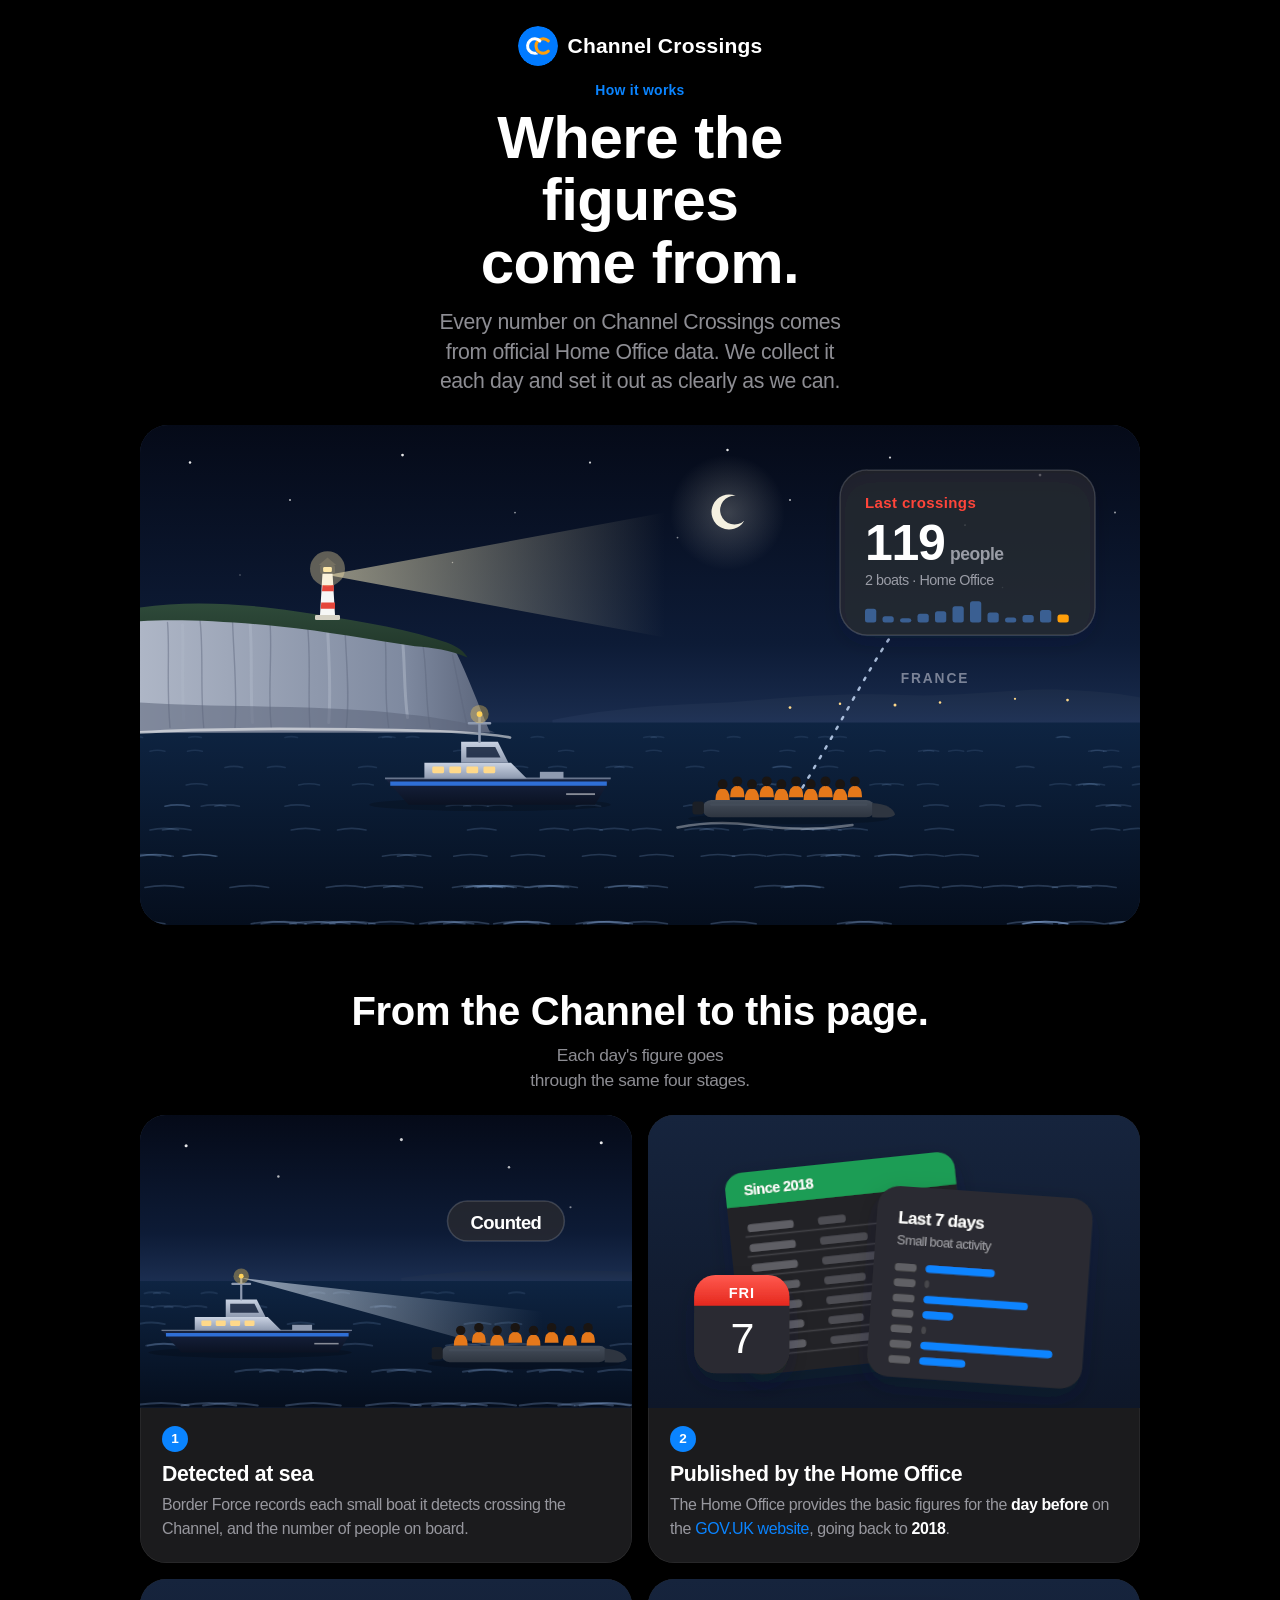
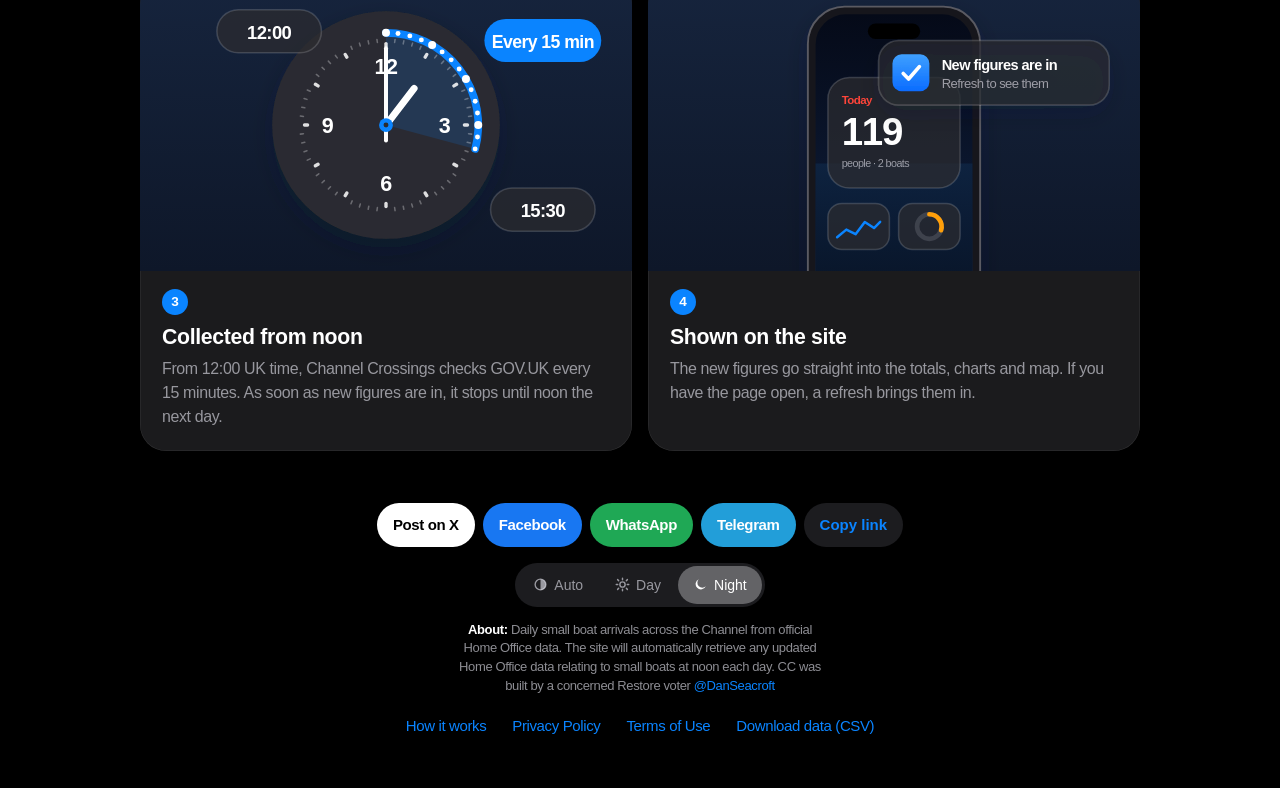
==== how-it-works.html @ 83aee475 "Remove Studio Studio, the paid charts tab, is no longer offered. This removes the tab, its sign-out " ====
<!doctype html>
<html lang="en-GB">
<head>
<meta charset="utf-8">
<meta name="viewport" content="width=device-width,initial-scale=1,viewport-fit=cover">
<meta name="description" content="How Channel Crossings works: where the daily small boat figures come from, how they reach the site, and how to read them.">
<meta name="theme-color" content="#F2F2F7" media="(prefers-color-scheme: light)">
<meta name="theme-color" content="#000000" media="(prefers-color-scheme: dark)">
<script>/* Night is the default; Day or Auto only when chosen */
function ccTheme(t){var r=document.documentElement;if(t==="auto")r.removeAttribute("data-theme");else r.setAttribute("data-theme",t);
  var c=t==="auto"?null:(t==="light"?"#F2F2F7":"#000000");document.querySelectorAll('meta[name="theme-color"]').forEach(function(m){if(!m.dataset.c)m.dataset.c=m.content;m.content=c||m.dataset.c;});}
try{var t=localStorage.getItem("cc-theme");ccTheme(t==="light"||t==="auto"?t:"dark")}catch(e){ccTheme("dark")}</script>
<title>How It Works · Channel Crossings</title>
<link rel="icon" href="favicon.svg" type="image/svg+xml">
<link rel="apple-touch-icon" href="apple-touch-icon.png">
<link rel="canonical" href="https://channelcrossings.world/how-it-works.html">
<style>
/* Inter for text and Inter Tight for headings and big figures (SIL Open Font License, vendor/): a Helvetica Now look on every device,
   with its spurless G and straight-legged R */
@font-face{font-family:Inter;font-style:normal;font-weight:100 900;font-display:swap;src:url(vendor/inter/inter-latin-ext.woff2) format("woff2");
  unicode-range:U+0100-02AF,U+0304,U+0308,U+0329,U+1E00-1E9F,U+1EF2-1EFF,U+2020,U+20A0-20AB,U+20AD-20C0,U+2113,U+2C60-2C7F,U+A720-A7FF}
@font-face{font-family:Inter;font-style:normal;font-weight:100 900;font-display:swap;src:url(vendor/inter/inter-latin.woff2) format("woff2");
  unicode-range:U+0000-00FF,U+0131,U+0152-0153,U+02BB-02BC,U+02C6,U+02DA,U+02DC,U+0304,U+0308,U+0329,U+2000-206F,U+2074,U+20AC,U+2122,U+2191,U+2193,U+2212,U+2215,U+FEFF,U+FFFD}
@font-face{font-family:"Inter Tight";font-style:normal;font-weight:100 900;font-display:swap;src:url(vendor/inter-tight/inter-tight-latin-ext.woff2) format("woff2");
  unicode-range:U+0100-02BA,U+02BD-02C5,U+02C7-02CC,U+02CE-02D7,U+02DD-02FF,U+0304,U+0308,U+0329,U+1D00-1DBF,U+1E00-1E9F,U+1EF2-1EFF,U+2020,U+20A0-20AB,U+20AD-20C4,U+2113,U+2C60-2C7F,U+A720-A7FF}
@font-face{font-family:"Inter Tight";font-style:normal;font-weight:100 900;font-display:swap;src:url(vendor/inter-tight/inter-tight-latin.woff2) format("woff2");
  unicode-range:U+0000-00FF,U+0131,U+0152-0153,U+02BB-02BC,U+02C6,U+02DA,U+02DC,U+0304,U+0308,U+0329,U+2000-206F,U+20AC,U+2122,U+2191,U+2193,U+2212,U+2215,U+FEFF,U+FFFD}
h1,h2{font-family:"Inter Tight",Inter,"Helvetica Neue",Helvetica,Arial,sans-serif!important;letter-spacing:-.008em!important}   /* headings in Inter Tight, the display cut, which is already tightly spaced */

:root{
  --bg:#F2F2F7; --card:#FFFFFF; --label:#000000; --label2:rgba(60,60,67,.74); --label3:rgba(60,60,67,.45);
  --sep:rgba(60,60,67,.22); --fill:rgba(118,118,128,.12); --blue:#007AFF; --red:#FF3B30; --orange:#FF9500; --green:#34C759; --teal:#30B0C7;
  --shadow:0 1px 2px rgba(0,0,0,.04),0 8px 30px rgba(0,0,0,.06);
  --font:Inter,"Helvetica Neue",Helvetica,Arial,sans-serif;
  --a-sky1:#7FB8EC; --a-sky2:#BFDDF5; --a-sky3:#F4E6CF; --a-sun:#FFE3A1; --a-day:1; --a-night:0;
  --a-sea1:#3D86C6; --a-sea2:#1E5C97; --a-wave:rgba(255,255,255,.55); --a-glint:#FFFFFF;
  --a-chalk1:#FBF8F1; --a-chalk2:#E3DCCB; --a-chalk3:#C9BFA9; --a-grass1:#7DB35A; --a-grass2:#5C9442;
  --a-far:#9DB6CB; --a-far2:#B6C9D9; --a-hull:#1F2C44; --a-hull2:#2D3E5E; --a-cabin:#FFFFFF; --a-cabin2:#DCE3EC; --a-stripe:#2F6FD6;
  --a-tube:#5B6470; --a-tube2:#79828E; --a-vest:#FF8A1F; --a-head:#3B3029;
  --a-glass:rgba(255,255,255,.78); --a-glass-b:rgba(255,255,255,.95); --a-ink:#0B0B0F; --a-ink2:rgba(60,60,67,.72);
  --a-paper:#FFFFFF; --a-paper2:#F2F4F8; --a-line:rgba(60,60,67,.16); --a-bar:#0A84FF; --a-bar2:#9FC9FF; --a-shadow:rgba(20,40,80,.18);
  --a-tile1:#EAF3FF; --a-tile2:#D6E7FD; --a-beam:0;
}
@media (prefers-color-scheme: dark){
  :root:not([data-theme="light"]){
    color-scheme:dark;
    --bg:#000000; --card:#1C1C1E; --label:#FFFFFF; --label2:rgba(235,235,245,.6); --label3:rgba(235,235,245,.32);
    --sep:rgba(84,84,88,.6); --fill:rgba(118,118,128,.24); --blue:#0A84FF; --red:#FF453A; --orange:#FF9F0A; --green:#30D158; --teal:#40C8E0;
    --shadow:inset 0 0 0 .5px rgba(255,255,255,.1);
    --a-sky1:#050A18; --a-sky2:#0D1B36; --a-sky3:#1C2F52; --a-sun:#F4F0E0; --a-day:0; --a-night:1;
  --a-sea1:#0E2442; --a-sea2:#050E1D; --a-wave:rgba(160,200,255,.28); --a-glint:#CFE3FF;
  --a-chalk1:#AEB6C6; --a-chalk2:#7F8AA0; --a-chalk3:#5B657B; --a-grass1:#2E4A3A; --a-grass2:#203528;
  --a-far:#1B2B47; --a-far2:#22355A; --a-hull:#0B1222; --a-hull2:#172340; --a-cabin:#C9D2E2; --a-cabin2:#8E9AB0; --a-stripe:#2F6FD6;
  --a-tube:#2E3540; --a-tube2:#454E5B; --a-vest:#E5781A; --a-head:#1A1512;
  --a-glass:rgba(44,44,48,.72); --a-glass-b:rgba(255,255,255,.16); --a-ink:#FFFFFF; --a-ink2:rgba(235,235,245,.6);
  --a-paper:#2C2C30; --a-paper2:#232327; --a-line:rgba(235,235,245,.14); --a-bar:#0A84FF; --a-bar2:#3A5F92; --a-shadow:rgba(0,0,0,.5);
  --a-tile1:#16243D; --a-tile2:#0E1729; --a-beam:1;
  }
}
:root[data-theme="dark"]{
  color-scheme:dark;
  --bg:#000000; --card:#1C1C1E; --label:#FFFFFF; --label2:rgba(235,235,245,.6); --label3:rgba(235,235,245,.32);
  --sep:rgba(84,84,88,.6); --fill:rgba(118,118,128,.24); --blue:#0A84FF; --red:#FF453A; --orange:#FF9F0A; --green:#30D158; --teal:#40C8E0;
  --shadow:inset 0 0 0 .5px rgba(255,255,255,.1);
  --a-sky1:#050A18; --a-sky2:#0D1B36; --a-sky3:#1C2F52; --a-sun:#F4F0E0; --a-day:0; --a-night:1;
  --a-sea1:#0E2442; --a-sea2:#050E1D; --a-wave:rgba(160,200,255,.28); --a-glint:#CFE3FF;
  --a-chalk1:#AEB6C6; --a-chalk2:#7F8AA0; --a-chalk3:#5B657B; --a-grass1:#2E4A3A; --a-grass2:#203528;
  --a-far:#1B2B47; --a-far2:#22355A; --a-hull:#0B1222; --a-hull2:#172340; --a-cabin:#C9D2E2; --a-cabin2:#8E9AB0; --a-stripe:#2F6FD6;
  --a-tube:#2E3540; --a-tube2:#454E5B; --a-vest:#E5781A; --a-head:#1A1512;
  --a-glass:rgba(44,44,48,.72); --a-glass-b:rgba(255,255,255,.16); --a-ink:#FFFFFF; --a-ink2:rgba(235,235,245,.6);
  --a-paper:#2C2C30; --a-paper2:#232327; --a-line:rgba(235,235,245,.14); --a-bar:#0A84FF; --a-bar2:#3A5F92; --a-shadow:rgba(0,0,0,.5);
  --a-tile1:#16243D; --a-tile2:#0E1729; --a-beam:1;
}
*{box-sizing:border-box}
html{-webkit-text-size-adjust:100%;text-size-adjust:100%;font-size:17px}
@supports (font: -apple-system-body) and (-webkit-touch-callout: none){html{font:-apple-system-body}}
body{
  margin:0; background:var(--bg); color:var(--label);
  font:1rem/1.45 var(--font); letter-spacing:-.022em; -webkit-font-smoothing:antialiased;
  padding-block:max(24px, env(safe-area-inset-top, 0px)) max(40px, env(safe-area-inset-bottom, 0px));
  padding-inline:max(16px, env(safe-area-inset-left, 0px)) max(16px, env(safe-area-inset-right, 0px));
}
a{color:var(--blue); text-decoration:none}
strong{font-weight:600}
svg{display:block}
.wrap{max-width:1000px; margin:0 auto}

/* hero: the title over a wide picture of the Strait */
.hero{text-align:center; margin:4px 0 0}
.eyebrow{font:600 .82rem/1.2 var(--font); letter-spacing:.02em; color:var(--blue); margin:0 0 8px}
h1{font:700 clamp(34px,6.4vw,60px)/1.04 var(--font); letter-spacing:-.025em; margin:0 auto; max-width:14ch; text-wrap:balance}
.lead{font-size:clamp(1.02rem,1.9vw,1.25rem); line-height:1.4; color:var(--label2); margin:14px auto 0; max-width:34ch; text-wrap:balance}
.scene{margin:28px 0 0; border-radius:28px; overflow:hidden; box-shadow:var(--shadow); background:var(--a-sky2); aspect-ratio:800/400}
.scene svg{width:100%; height:100%}

/* section headings */
.sec{margin:64px 0 0}
.sec-h{text-align:center; margin:0 0 22px}
.sec-h h2{font:700 clamp(26px,4.2vw,40px)/1.1 var(--font); letter-spacing:-.02em; margin:0; text-wrap:balance}
.sec-h p{color:var(--label2); margin:10px auto 0; max-width:40ch; font-size:1.02rem; text-wrap:balance}

/* the four steps */
.steps{list-style:none; margin:0; padding:0; display:grid; grid-template-columns:repeat(2,minmax(0,1fr)); gap:16px}
.step{background:var(--card); border-radius:26px; overflow:hidden; box-shadow:var(--shadow); display:flex; flex-direction:column}
.step .art{aspect-ratio:320/190; background:linear-gradient(180deg,var(--a-tile1),var(--a-tile2))}
.step .art svg{width:100%; height:100%}
.step .txt{padding:18px 22px 22px}
.step .n{display:inline-grid; place-items:center; width:26px; height:26px; border-radius:50%; background:var(--blue); color:#fff; font:700 .8rem/1 var(--font); letter-spacing:0; margin:0 0 10px}
.step h3{font:700 1.25rem/1.2 var(--font); letter-spacing:-.015em; margin:0 0 6px}
.step p{margin:0; color:var(--label2); font-size:.94rem; line-height:1.5}
.step p strong{color:var(--label)}

/* gentle motion: the sea, the beam and the clock hand; still for anyone who asks for less motion */
@keyframes bob{50%{transform:translateY(2.5px)}}
@keyframes drift{to{transform:translateX(-40px)}}
@keyframes sweep{0%,100%{transform:rotate(-14deg)}50%{transform:rotate(14deg)}}
@keyframes turn{to{transform:rotate(360deg)}}
.bob{animation:bob 4s ease-in-out infinite; transform-box:fill-box}
.bob2{animation:bob 5s ease-in-out -1.6s infinite; transform-box:fill-box}
.drift{animation:drift 9s linear infinite}
.beam{transform-box:view-box; transform-origin:150px 120px; animation:sweep 7s ease-in-out infinite}
.hand{transform-box:view-box; transform-origin:160px 95px; animation:turn 10s linear infinite}
@media (prefers-reduced-motion:reduce){.bob,.bob2,.drift,.beam,.hand{animation:none}}

@media (max-width:719px){
  .scene{border-radius:22px; margin-top:22px; margin-inline:-4px}
  .sec{margin-top:48px}
  .steps{grid-template-columns:1fr; gap:12px}
  .step{border-radius:22px}
}

/* Night: frosted boxes, the same as the homepage */
:root[data-theme="dark"] .step{background:rgba(44,44,48,.62);-webkit-backdrop-filter:blur(20px) saturate(160%);backdrop-filter:blur(20px) saturate(160%)}
@media (prefers-color-scheme:dark){:root:not([data-theme="light"]) .step{background:rgba(44,44,48,.62);-webkit-backdrop-filter:blur(20px) saturate(160%);backdrop-filter:blur(20px) saturate(160%)}}
/* shared header and footer, same as the homepage */
.cc-brand{display:flex; align-items:center; justify-content:center; gap:10px; align-self:center; justify-self:center; width:max-content; margin:0 auto 14px; min-height:44px; text-decoration:none; color:var(--label)}
.cc-brand svg{width:40px; height:40px; flex:none; border-radius:50%; box-shadow:0 2px 10px rgba(0,0,0,.18); transition:transform .2s ease}
.cc-brand span{font:700 21px/1.1 var(--font); letter-spacing:.01em}
.cc-brand:focus-visible{outline:2px solid var(--blue); outline-offset:3px; border-radius:22px}
@media (hover:hover){.cc-brand:hover svg{transform:scale(1.06)}}
footer.cc-foot{width:100%; max-width:1180px; margin:32px auto 0; padding:20px 20px 0; color:var(--label2); font-size:13px; line-height:1.45; text-align:center; display:grid; gap:8px; justify-items:center}
footer.cc-foot p{margin:0; max-width:52ch; font-size:13px; line-height:1.45}
footer.cc-foot p a,.ft-nav a{color:var(--blue); text-decoration:none}
footer.cc-foot strong{color:var(--label); font-weight:600}
.ft-nav{display:flex; flex-wrap:wrap; justify-content:center; align-items:center; gap:0 18px; font-size:15px}
.ft-nav a{display:inline-flex; align-items:center; min-height:44px; padding-inline:4px}
@media (hover:hover){footer.cc-foot p a:hover,.ft-nav a:hover{text-decoration:underline}}
/* share buttons (the same as the homepage's), sharing the homepage */
.ft-share{display:flex;flex-wrap:wrap;justify-content:center;gap:8px;margin-bottom:6px}
.sh{appearance:none;border:0;display:inline-flex;align-items:center;justify-content:center;min-height:44px;padding:0 16px;border-radius:999px;font:600 15px/1 var(--font);text-decoration:none;cursor:pointer;color:#fff;touch-action:manipulation}
.sh-x{background:#000}
.sh-fb{background:#1877F2}.sh-wa{background:#1FA855}.sh-tg{background:#229ED9}
.sh-copy,.sh-more{background:var(--fill);color:var(--blue)}
.sh[hidden]{display:none}
.sh:focus-visible{outline:2px solid var(--blue);outline-offset:2px}
@media (hover:hover){.sh:hover{filter:brightness(1.1)}}
:root[data-theme="dark"] .sh-x{background:#fff;color:#000}
@media (prefers-color-scheme:dark){:root:not([data-theme="light"]) .sh-x{background:#fff;color:#000}}
/* appearance switch: Auto, Day or Night (the same on every page) */
.ft-theme{display:inline-flex;gap:2px;padding:3px;margin:2px 0 6px;border-radius:999px;background:var(--fill,rgba(118,118,128,.12))}
.ft-theme button{appearance:none;border:0;background:none;color:var(--label2);display:inline-flex;align-items:center;gap:6px;min-height:38px;padding:0 15px;border-radius:999px;font:500 14px/1 var(--font);letter-spacing:0;cursor:pointer;touch-action:manipulation;transition:background-color .2s ease,color .2s ease}
.ft-theme svg{width:15px;height:15px;flex:none}
.ft-theme button[aria-pressed="true"]{background:#fff;color:#000;box-shadow:0 1px 3px rgba(0,0,0,.12),0 0 0 .5px rgba(0,0,0,.04)}
:root[data-theme="dark"] .ft-theme button[aria-pressed="true"]{background:#636366;color:#fff;box-shadow:none}
@media (prefers-color-scheme:dark){:root:not([data-theme="light"]) .ft-theme button[aria-pressed="true"]{background:#636366;color:#fff;box-shadow:none}}
@media (hover:hover){.ft-theme button[aria-pressed="false"]:hover{color:var(--label)}}
button,input,select,textarea{font:inherit}
</style>
</head>
<body>
<main class="wrap">
  <a class="cc-brand" href="./" aria-label="Channel Crossings home"><svg viewBox="0 0 400 400" aria-hidden="true"><circle cx="200" cy="200" r="200" fill="#007AFF"></circle><path d="M302.9 149.1 A72 72 0 1 0 302.9 250.9" fill="none" stroke="#FF9F0A" stroke-width="30" stroke-linecap="round"></path><path d="M218.9 149.1 A72 72 0 1 0 209.3 259.0" fill="none" stroke="#FFFFFF" stroke-width="30" stroke-linecap="round"></path><path d="M239.5 270.9 A72 72 0 0 1 184.3 224.6" fill="none" stroke="#007AFF" stroke-width="44" stroke-linecap="butt"></path><path d="M243.2 271.5 A72 72 0 0 1 183.1 221.1" fill="none" stroke="#FF9F0A" stroke-width="30" stroke-linecap="butt"></path></svg><span>Channel Crossings</span></a>
  <header class="hero">
    <p class="eyebrow">How it works</p>
    <h1>Where the figures come from.</h1>
    <p class="lead">Every number on Channel Crossings comes from official Home Office data. We collect it each day and set it out as clearly as we can.</p>
    <div class="scene"><svg viewBox="0 0 800 400" preserveAspectRatio="xMidYMid slice" role="img" aria-label="The Strait of Dover: the white cliffs and a lighthouse on the left, France on the horizon, a patrol cutter and a small boat crossing, and the day's figure rising from the boat to a phone-style card"><defs>
<linearGradient id="gSky" x1="0" y1="0" x2="0" y2="1"><stop offset="0" stop-color="var(--a-sky1)"/><stop offset=".7" stop-color="var(--a-sky2)"/><stop offset="1" stop-color="var(--a-sky3)"/></linearGradient>
<linearGradient id="gSea" x1="0" y1="0" x2="0" y2="1"><stop offset="0" stop-color="var(--a-sea1)"/><stop offset="1" stop-color="var(--a-sea2)"/></linearGradient>
<radialGradient id="gSun" cx=".5" cy=".5" r=".5"><stop offset="0" stop-color="var(--a-sun)" stop-opacity=".95"/><stop offset=".22" stop-color="var(--a-sun)" stop-opacity=".5"/><stop offset="1" stop-color="var(--a-sun)" stop-opacity="0"/></radialGradient>
<linearGradient id="gGrass" x1="0" y1="0" x2="0" y2="1"><stop offset="0" stop-color="var(--a-grass1)"/><stop offset="1" stop-color="var(--a-grass2)"/></linearGradient>
<linearGradient id="gFar" x1="0" y1="0" x2="0" y2="1"><stop offset="0" stop-color="var(--a-far)"/><stop offset="1" stop-color="var(--a-far2)"/></linearGradient>
<linearGradient id="gHull" x1="0" y1="0" x2="0" y2="1"><stop offset="0" stop-color="var(--a-hull2)"/><stop offset="1" stop-color="var(--a-hull)"/></linearGradient>
<linearGradient id="gCabin" x1="0" y1="0" x2="0" y2="1"><stop offset="0" stop-color="var(--a-cabin)"/><stop offset="1" stop-color="var(--a-cabin2)"/></linearGradient>
<linearGradient id="gTube" x1="0" y1="0" x2="0" y2="1"><stop offset="0" stop-color="var(--a-tube2)"/><stop offset="1" stop-color="var(--a-tube)"/></linearGradient>
<linearGradient id="gBeam" x1="0" y1="0" x2="1" y2="0"><stop offset="0" stop-color="#FFF3C4" stop-opacity=".55"/><stop offset="1" stop-color="#FFF3C4" stop-opacity="0"/></linearGradient>
<linearGradient id="gBlue" x1="0" y1="0" x2="0" y2="1"><stop offset="0" stop-color="#3FA0FF"/><stop offset="1" stop-color="#0A6CFF"/></linearGradient>
<linearGradient id="gRed" x1="0" y1="0" x2="0" y2="1"><stop offset="0" stop-color="#FF5A4F"/><stop offset="1" stop-color="#E5281E"/></linearGradient>
<radialGradient id="gMoon" cx=".5" cy=".5" r=".5"><stop offset="0" stop-color="#F4F0E0" stop-opacity=".22"/><stop offset="1" stop-color="#F4F0E0" stop-opacity="0"/></radialGradient>
<linearGradient id="gFace" x1="0" y1="0" x2="1" y2="0"><stop offset="0" stop-color="var(--a-chalk1)"/><stop offset=".75" stop-color="var(--a-chalk2)"/><stop offset="1" stop-color="var(--a-chalk3)"/></linearGradient>
<radialGradient id="gGlint" cx=".5" cy=".5" r=".5"><stop offset="0" stop-color="var(--a-sun)" stop-opacity=".55"/><stop offset="1" stop-color="var(--a-sun)" stop-opacity="0"/></radialGradient>
<filter id="fSoft" x="-20%" y="-20%" width="140%" height="160%"><feDropShadow dx="0" dy="6" stdDeviation="8" flood-color="#0A1A33" flood-opacity=".22"/></filter>
</defs><rect width="800" height="250" fill="url(#gSky)"/><circle cx="560" cy="200" r="150" fill="url(#gSun)" style="opacity:var(--a-day)"/><g style="opacity:var(--a-night)" fill="#fff"><circle cx="40" cy="30" r="1" opacity="0.9"/><circle cx="120" cy="60" r="0.8" opacity="0.7"/><circle cx="210" cy="24" r="1.1" opacity="0.9"/><circle cx="300" cy="70" r="0.7" opacity="0.6"/><circle cx="360" cy="30" r="0.9" opacity="0.8"/><circle cx="430" cy="90" r="0.7" opacity="0.5"/><circle cx="470" cy="20" r="1" opacity="0.9"/><circle cx="520" cy="60" r="0.8" opacity="0.7"/><circle cx="600" cy="26" r="0.9" opacity="0.8"/><circle cx="660" cy="80" r="0.7" opacity="0.6"/><circle cx="720" cy="40" r="1.1" opacity="0.9"/><circle cx="780" cy="70" r="0.8" opacity="0.6"/><circle cx="250" cy="110" r="0.6" opacity="0.5"/><circle cx="80" cy="120" r="0.6" opacity="0.4"/><circle cx="690" cy="130" r="0.6" opacity="0.4"/></g><g style="opacity:var(--a-night)"><circle cx="470" cy="70" r="46" fill="url(#gMoon)"/><path d="M476.5 56.6A14 14 0 1 0 483.4 76.5A11.5 11.5 0 1 1 476.5 56.6Z" fill="#F4F0E0"/></g><path d="M330 236C380 226 420 224 470 222C520 218 560 214 610 216C660 218 700 210 740 212C770 213 790 216 800 218V244H330Z" fill="url(#gFar)"/><g style="opacity:var(--a-night)" fill="#FFD98A"><circle cx="520" cy="226" r="1.1"/><circle cx="560" cy="223" r="1"/><circle cx="604" cy="224" r="1.2"/><circle cx="640" cy="222" r="1"/><circle cx="700" cy="219" r=".9"/><circle cx="742" cy="220" r="1.1"/></g><text x="636" y="206" font-family="var(--font)" font-size="11" font-weight="600" letter-spacing="1.5" fill="var(--a-ink2)" opacity=".8" text-anchor="middle">FRANCE</text><rect y="238" width="800" height="162" fill="url(#gSea)"/><ellipse cx="560" cy="262" rx="150" ry="26" fill="url(#gGlint)" style="opacity:var(--a-day)"/><g style="opacity:var(--a-day)" stroke="#FFF6D8" stroke-width="1.6" stroke-linecap="round" opacity=".5"><path d="M520 250h18M556 254h26M600 249h14M530 262h12M574 266h22M500 258h10M612 260h12"/></g><g class="drift"><g fill="none" stroke="var(--a-wave)" stroke-width="1.3" stroke-linecap="round"><path d="M194 250q5.0 -1.5 10.0 0" opacity="0.35"/><path d="M470 250q5.0 -1.5 10.0 0" opacity="0.35"/><path d="M313 250q5.0 -1.5 10.0 0" opacity="0.35"/><path d="M524 250q5.0 -1.5 10.0 0" opacity="0.35"/><path d="M543 250q5.0 -1.5 10.0 0" opacity="0.35"/><path d="M39 250q5.0 -1.5 10.0 0" opacity="0.35"/><path d="M-8 250q5.0 -1.5 10.0 0" opacity="0.35"/><path d="M734 250q5.0 -1.5 10.0 0" opacity="0.35"/><path d="M213 250q5.0 -1.5 10.0 0" opacity="0.35"/><path d="M191 250q5.0 -1.5 10.0 0" opacity="0.35"/><path d="M876 250q5.0 -1.5 10.0 0" opacity="0.35"/><path d="M403 250q5.0 -1.5 10.0 0" opacity="0.35"/><path d="M733 250q5.0 -1.5 10.0 0" opacity="0.35"/><path d="M409 250q5.0 -1.5 10.0 0" opacity="0.35"/><path d="M555 250q5.0 -1.5 10.0 0" opacity="0.35"/><path d="M116 250q5.0 -1.5 10.0 0" opacity="0.35"/><path d="M551 261q6.0 -1.6 11.9 0" opacity="0.39"/><path d="M761 261q6.0 -1.6 11.9 0" opacity="0.39"/><path d="M451 261q6.0 -1.6 11.9 0" opacity="0.39"/><path d="M647 261q6.0 -1.6 11.9 0" opacity="0.39"/><path d="M584 261q6.0 -1.6 11.9 0" opacity="0.39"/><path d="M38 261q6.0 -1.6 11.9 0" opacity="0.39"/><path d="M662 261q6.0 -1.6 11.9 0" opacity="0.39"/><path d="M512 261q6.0 -1.6 11.9 0" opacity="0.39"/><path d="M251 261q6.0 -1.6 11.9 0" opacity="0.39"/><path d="M8 261q6.0 -1.6 11.9 0" opacity="0.39"/><path d="M759 261q6.0 -1.6 11.9 0" opacity="0.39"/><path d="M405 261q6.0 -1.6 11.9 0" opacity="0.39"/><path d="M627 261q6.0 -1.6 11.9 0" opacity="0.39"/><path d="M771 261q6.0 -1.6 11.9 0" opacity="0.39"/><path d="M623 261q6.0 -1.6 11.9 0" opacity="0.39"/><path d="M809 261q6.0 -1.6 11.9 0" opacity="0.39"/><path d="M335 261q6.0 -1.6 11.9 0" opacity="0.39"/><path d="M701 274q7.0 -1.8 14.1 0" opacity="0.43"/><path d="M380 274q7.0 -1.8 14.1 0" opacity="0.43"/><path d="M822 274q7.0 -1.8 14.1 0" opacity="0.43"/><path d="M771 274q7.0 -1.8 14.1 0" opacity="0.43"/><path d="M68 274q7.0 -1.8 14.1 0" opacity="0.43"/><path d="M102 274q7.0 -1.8 14.1 0" opacity="0.43"/><path d="M175 274q7.0 -1.8 14.1 0" opacity="0.43"/><path d="M849 274q7.0 -1.8 14.1 0" opacity="0.43"/><path d="M373 274q7.0 -1.8 14.1 0" opacity="0.43"/><path d="M544 274q7.0 -1.8 14.1 0" opacity="0.43"/><path d="M251 274q7.0 -1.8 14.1 0" opacity="0.43"/><path d="M437 274q7.0 -1.8 14.1 0" opacity="0.43"/><path d="M327 274q7.0 -1.8 14.1 0" opacity="0.43"/><path d="M296 274q7.0 -1.8 14.1 0" opacity="0.43"/><path d="M507 274q7.0 -1.8 14.1 0" opacity="0.43"/><path d="M506 274q7.0 -1.8 14.1 0" opacity="0.43"/><path d="M794 274q7.0 -1.8 14.1 0" opacity="0.43"/><path d="M594 288q8.3 -2.0 16.6 0" opacity="0.48"/><path d="M816 288q8.3 -2.0 16.6 0" opacity="0.48"/><path d="M751 288q8.3 -2.0 16.6 0" opacity="0.48"/><path d="M872 288q8.3 -2.0 16.6 0" opacity="0.48"/><path d="M584 288q8.3 -2.0 16.6 0" opacity="0.48"/><path d="M127 288q8.3 -2.0 16.6 0" opacity="0.48"/><path d="M755 288q8.3 -2.0 16.6 0" opacity="0.48"/><path d="M848 288q8.3 -2.0 16.6 0" opacity="0.48"/><path d="M794 288q8.3 -2.0 16.6 0" opacity="0.48"/><path d="M492 288q8.3 -2.0 16.6 0" opacity="0.48"/><path d="M622 288q8.3 -2.0 16.6 0" opacity="0.48"/><path d="M170 288q8.3 -2.0 16.6 0" opacity="0.48"/><path d="M728 288q8.3 -2.0 16.6 0" opacity="0.48"/><path d="M496 288q8.3 -2.0 16.6 0" opacity="0.48"/><path d="M236 288q8.3 -2.0 16.6 0" opacity="0.48"/><path d="M37 288q8.3 -2.0 16.6 0" opacity="0.48"/><path d="M749 288q8.3 -2.0 16.6 0" opacity="0.48"/><path d="M871 288q8.3 -2.0 16.6 0" opacity="0.48"/><path d="M60 305q9.7 -2.2 19.5 0" opacity="0.53"/><path d="M701 305q9.7 -2.2 19.5 0" opacity="0.53"/><path d="M349 305q9.7 -2.2 19.5 0" opacity="0.53"/><path d="M116 305q9.7 -2.2 19.5 0" opacity="0.53"/><path d="M245 305q9.7 -2.2 19.5 0" opacity="0.53"/><path d="M672 305q9.7 -2.2 19.5 0" opacity="0.53"/><path d="M765 305q9.7 -2.2 19.5 0" opacity="0.53"/><path d="M20 305q9.7 -2.2 19.5 0" opacity="0.53"/><path d="M533 305q9.7 -2.2 19.5 0" opacity="0.53"/><path d="M20 305q9.7 -2.2 19.5 0" opacity="0.53"/><path d="M627 305q9.7 -2.2 19.5 0" opacity="0.53"/><path d="M278 305q9.7 -2.2 19.5 0" opacity="0.53"/><path d="M773 305q9.7 -2.2 19.5 0" opacity="0.53"/><path d="M863 305q9.7 -2.2 19.5 0" opacity="0.53"/><path d="M435 305q9.7 -2.2 19.5 0" opacity="0.53"/><path d="M879 305q9.7 -2.2 19.5 0" opacity="0.53"/><path d="M259 305q9.7 -2.2 19.5 0" opacity="0.53"/><path d="M49 305q9.7 -2.2 19.5 0" opacity="0.53"/><path d="M520 305q9.7 -2.2 19.5 0" opacity="0.53"/><path d="M8 324q11.4 -2.5 22.8 0" opacity="0.60"/><path d="M158 324q11.4 -2.5 22.8 0" opacity="0.60"/><path d="M347 324q11.4 -2.5 22.8 0" opacity="0.60"/><path d="M529 324q11.4 -2.5 22.8 0" opacity="0.60"/><path d="M121 324q11.4 -2.5 22.8 0" opacity="0.60"/><path d="M18 324q11.4 -2.5 22.8 0" opacity="0.60"/><path d="M761 324q11.4 -2.5 22.8 0" opacity="0.60"/><path d="M262 324q11.4 -2.5 22.8 0" opacity="0.60"/><path d="M843 324q11.4 -2.5 22.8 0" opacity="0.60"/><path d="M787 324q11.4 -2.5 22.8 0" opacity="0.60"/><path d="M320 324q11.4 -2.5 22.8 0" opacity="0.60"/><path d="M394 324q11.4 -2.5 22.8 0" opacity="0.60"/><path d="M448 324q11.4 -2.5 22.8 0" opacity="0.60"/><path d="M559 324q11.4 -2.5 22.8 0" opacity="0.60"/><path d="M516 324q11.4 -2.5 22.8 0" opacity="0.60"/><path d="M483 324q11.4 -2.5 22.8 0" opacity="0.60"/><path d="M538 324q11.4 -2.5 22.8 0" opacity="0.60"/><path d="M827 324q11.4 -2.5 22.8 0" opacity="0.60"/><path d="M436 324q11.4 -2.5 22.8 0" opacity="0.60"/><path d="M368 324q11.4 -2.5 22.8 0" opacity="0.60"/><path d="M628 324q11.4 -2.5 22.8 0" opacity="0.60"/><path d="M194 345q13.3 -2.8 26.6 0" opacity="0.67"/><path d="M251 345q13.3 -2.8 26.6 0" opacity="0.67"/><path d="M860 345q13.3 -2.8 26.6 0" opacity="0.67"/><path d="M449 345q13.3 -2.8 26.6 0" opacity="0.67"/><path d="M474 345q13.3 -2.8 26.6 0" opacity="0.67"/><path d="M-10 345q13.3 -2.8 26.6 0" opacity="0.67"/><path d="M354 345q13.3 -2.8 26.6 0" opacity="0.67"/><path d="M502 345q13.3 -2.8 26.6 0" opacity="0.67"/><path d="M-2 345q13.3 -2.8 26.6 0" opacity="0.67"/><path d="M534 345q13.3 -2.8 26.6 0" opacity="0.67"/><path d="M549 345q13.3 -2.8 26.6 0" opacity="0.67"/><path d="M34 345q13.3 -2.8 26.6 0" opacity="0.67"/><path d="M545 345q13.3 -2.8 26.6 0" opacity="0.67"/><path d="M400 345q13.3 -2.8 26.6 0" opacity="0.67"/><path d="M591 345q13.3 -2.8 26.6 0" opacity="0.67"/><path d="M297 345q13.3 -2.8 26.6 0" opacity="0.67"/><path d="M616 345q13.3 -2.8 26.6 0" opacity="0.67"/><path d="M644 345q13.3 -2.8 26.6 0" opacity="0.67"/><path d="M-0 345q13.3 -2.8 26.6 0" opacity="0.67"/><path d="M35 345q13.3 -2.8 26.6 0" opacity="0.67"/><path d="M588 345q13.3 -2.8 26.6 0" opacity="0.67"/><path d="M847 345q13.3 -2.8 26.6 0" opacity="0.67"/><path d="M206 345q13.3 -2.8 26.6 0" opacity="0.67"/><path d="M391 370q15.4 -3.1 30.9 0" opacity="0.75"/><path d="M513 370q15.4 -3.1 30.9 0" opacity="0.75"/><path d="M268 370q15.4 -3.1 30.9 0" opacity="0.75"/><path d="M308 370q15.4 -3.1 30.9 0" opacity="0.75"/><path d="M261 370q15.4 -3.1 30.9 0" opacity="0.75"/><path d="M312 370q15.4 -3.1 30.9 0" opacity="0.75"/><path d="M516 370q15.4 -3.1 30.9 0" opacity="0.75"/><path d="M250 370q15.4 -3.1 30.9 0" opacity="0.75"/><path d="M319 370q15.4 -3.1 30.9 0" opacity="0.75"/><path d="M675 370q15.4 -3.1 30.9 0" opacity="0.75"/><path d="M4 370q15.4 -3.1 30.9 0" opacity="0.75"/><path d="M492 370q15.4 -3.1 30.9 0" opacity="0.75"/><path d="M642 370q15.4 -3.1 30.9 0" opacity="0.75"/><path d="M259 370q15.4 -3.1 30.9 0" opacity="0.75"/><path d="M180 370q15.4 -3.1 30.9 0" opacity="0.75"/><path d="M703 370q15.4 -3.1 30.9 0" opacity="0.75"/><path d="M195 370q15.4 -3.1 30.9 0" opacity="0.75"/><path d="M149 370q15.4 -3.1 30.9 0" opacity="0.75"/><path d="M372 370q15.4 -3.1 30.9 0" opacity="0.75"/><path d="M608 370q15.4 -3.1 30.9 0" opacity="0.75"/><path d="M72 370q15.4 -3.1 30.9 0" opacity="0.75"/><path d="M270 370q15.4 -3.1 30.9 0" opacity="0.75"/><path d="M280 370q15.4 -3.1 30.9 0" opacity="0.75"/><path d="M730 370q15.4 -3.1 30.9 0" opacity="0.75"/><path d="M375 370q15.4 -3.1 30.9 0" opacity="0.75"/><path d="M750 370q15.4 -3.1 30.9 0" opacity="0.75"/><path d="M132 399q17.9 -3.5 35.9 0" opacity="0.85"/><path d="M283 399q17.9 -3.5 35.9 0" opacity="0.85"/><path d="M565 399q17.9 -3.5 35.9 0" opacity="0.85"/><path d="M776 399q17.9 -3.5 35.9 0" opacity="0.85"/><path d="M386 399q17.9 -3.5 35.9 0" opacity="0.85"/><path d="M183 399q17.9 -3.5 35.9 0" opacity="0.85"/><path d="M89 399q17.9 -3.5 35.9 0" opacity="0.85"/><path d="M457 399q17.9 -3.5 35.9 0" opacity="0.85"/><path d="M152 399q17.9 -3.5 35.9 0" opacity="0.85"/><path d="M706 399q17.9 -3.5 35.9 0" opacity="0.85"/><path d="M735 399q17.9 -3.5 35.9 0" opacity="0.85"/><path d="M145 399q17.9 -3.5 35.9 0" opacity="0.85"/><path d="M231 399q17.9 -3.5 35.9 0" opacity="0.85"/><path d="M707 399q17.9 -3.5 35.9 0" opacity="0.85"/><path d="M558 399q17.9 -3.5 35.9 0" opacity="0.85"/><path d="M706 399q17.9 -3.5 35.9 0" opacity="0.85"/><path d="M291 399q17.9 -3.5 35.9 0" opacity="0.85"/><path d="M97 399q17.9 -3.5 35.9 0" opacity="0.85"/><path d="M243 399q17.9 -3.5 35.9 0" opacity="0.85"/><path d="M694 399q17.9 -3.5 35.9 0" opacity="0.85"/><path d="M224 399q17.9 -3.5 35.9 0" opacity="0.85"/><path d="M292 399q17.9 -3.5 35.9 0" opacity="0.85"/><path d="M355 399q17.9 -3.5 35.9 0" opacity="0.85"/><path d="M358 399q17.9 -3.5 35.9 0" opacity="0.85"/><path d="M349 399q17.9 -3.5 35.9 0" opacity="0.85"/><path d="M809 399q17.9 -3.5 35.9 0" opacity="0.85"/><path d="M120 399q17.9 -3.5 35.9 0" opacity="0.85"/><path d="M-16 399q17.9 -3.5 35.9 0" opacity="0.85"/><path d="M829 399q17.9 -3.5 35.9 0" opacity="0.85"/><path d="M772 399q17.9 -3.5 35.9 0" opacity="0.85"/><path d="M868 399q17.9 -3.5 35.9 0" opacity="0.85"/></g></g><path d="M0 150C40 146 80 149 120 154C160 158 200 164 232 172L252 180C262 200 270 222 280 246H0Z" fill="url(#gFace)"/><g fill="none" stroke-linecap="round"><g stroke="var(--a-chalk3)" stroke-width="1.1" opacity=".45"><path d="M22 158c2 22-1 50 2 84M48 156c3 26 0 56 3 86M74 156c1 30 4 60 2 86M104 158c2 26-2 54 1 84M134 160c3 30 0 56 2 82M164 163c1 26 4 54 1 79M196 168c2 24-1 50 3 74M226 174c4 22 2 46 6 68M250 184c4 20 8 40 12 58"/></g><g stroke="var(--a-chalk1)" stroke-width="2.4" opacity=".55"><path d="M34 160c1 20-1 44 1 76M88 158c2 24 0 52 2 80M150 162c1 22 3 48 1 76M210 172c2 18 1 40 4 62"/></g></g><path d="M0 222C60 226 140 224 200 230C240 234 266 238 284 246H0Z" fill="var(--a-chalk3)" opacity=".55"/><path d="M0 146C40 140 84 143 124 149C164 155 204 161 236 171C250 175 258 179 262 186C248 180 234 178 220 177C186 172 150 165 110 161C70 157 30 155 0 157Z" fill="url(#gGrass)"/><path d="M0 246C60 242 160 243 240 245C262 246 280 247 296 250" fill="none" stroke="#fff" stroke-width="2.2" stroke-linecap="round" opacity=".55"/><g class="beam" style="opacity:var(--a-beam)"><path d="M150 120L420 70V170Z" fill="url(#gBeam)"/></g><g transform="translate(142 112)"><path d="M2 40L4 6H12L14 40Z" fill="#F7F7F7"/><path d="M3 30h11v5H2.6zM4 16h9v5H3.6z" fill="#E5463B"/><rect x="2" y="0" width="12" height="7" rx="1.5" fill="#2A2F3A"/><rect x="4.5" y="1.6" width="7" height="4" rx="1" fill="#FFE9A8"/><path d="M1 0L8 -6L15 0Z" fill="#2A2F3A"/><rect x="-2" y="40" width="20" height="4" rx="1" fill="#D6D2C6"/></g><circle cx="150" cy="115" r="14" fill="#FFE9A8" style="opacity:calc(var(--a-night)*.35)"/><g transform="translate(196 268) scale(1.05)"><g class="bob2">
<ellipse cx="80" cy="34" rx="92" ry="5" fill="#000" opacity=".2"/>
<path d="M0 14H172L160 34H18Z" fill="url(#gHull)"/>
<path d="M4 18H169" stroke="var(--a-stripe)" stroke-width="3.2"/>
<path d="M30 14V2H96L108 14Z" fill="url(#gCabin)"/>
<path d="M58 2V-14H86L94 2Z" fill="url(#gCabin)"/>
<path d="M62 -10H84l4 8H62Z" fill="#14233D" opacity=".85"/>
<path d="M0 14H172" stroke="var(--a-cabin2)" stroke-width="1.2" opacity=".7"/><g fill="#FFD98A" style="opacity:var(--a-night)"><rect x="36" y="5" width="9" height="5" rx="1"/><rect x="49" y="5" width="9" height="5" rx="1"/><rect x="62" y="5" width="9" height="5" rx="1"/><rect x="75" y="5" width="9" height="5" rx="1"/></g><g fill="#14233D" style="opacity:calc(var(--a-day)*.75)"><rect x="36" y="5" width="9" height="5" rx="1"/><rect x="49" y="5" width="9" height="5" rx="1"/><rect x="62" y="5" width="9" height="5" rx="1"/><rect x="75" y="5" width="9" height="5" rx="1"/></g>
<path d="M72 -14V-34M64 -28H80" stroke="var(--a-cabin2)" stroke-width="2" stroke-linecap="round"/>
<circle cx="72" cy="-35" r="2.2" fill="#FFD25A"/><circle cx="72" cy="-35" r="7" fill="#FFD25A" style="opacity:calc(var(--a-night)*.35)"/>
<path d="M118 14v-5h18v5" fill="var(--a-cabin2)"/>
<path d="M138 26h22" stroke="#fff" stroke-width="1.4" opacity=".5"/>
</g></g><path d="M430 322q30 -6 60 -2q40 6 80 0" fill="none" stroke="#fff" stroke-width="2" opacity=".35" stroke-linecap="round"/><g transform="translate(450 300) scale(1.15)"><g class="bob">
<ellipse cx="60.0" cy="13" rx="70.0" ry="4" fill="#000" opacity=".18"/>
<path d="M9.0 0.0q0-8 5-8t5 8z" fill="var(--a-vest)"/><circle cx="14.0" cy="-11.0" r="3.4" fill="var(--a-head)"/><path d="M19.2 -2.0q0-8 5-8t5 8z" fill="var(--a-vest)"/><circle cx="24.2" cy="-13.0" r="3.4" fill="var(--a-head)"/><path d="M29.4 0.0q0-8 5-8t5 8z" fill="var(--a-vest)"/><circle cx="34.4" cy="-11.0" r="3.4" fill="var(--a-head)"/><path d="M39.7 -2.0q0-8 5-8t5 8z" fill="var(--a-vest)"/><circle cx="44.7" cy="-13.0" r="3.4" fill="var(--a-head)"/><path d="M49.9 0.0q0-8 5-8t5 8z" fill="var(--a-vest)"/><circle cx="54.9" cy="-11.0" r="3.4" fill="var(--a-head)"/><path d="M60.1 -2.0q0-8 5-8t5 8z" fill="var(--a-vest)"/><circle cx="65.1" cy="-13.0" r="3.4" fill="var(--a-head)"/><path d="M70.3 0.0q0-8 5-8t5 8z" fill="var(--a-vest)"/><circle cx="75.3" cy="-11.0" r="3.4" fill="var(--a-head)"/><path d="M80.6 -2.0q0-8 5-8t5 8z" fill="var(--a-vest)"/><circle cx="85.6" cy="-13.0" r="3.4" fill="var(--a-head)"/><path d="M90.8 0.0q0-8 5-8t5 8z" fill="var(--a-vest)"/><circle cx="95.8" cy="-11.0" r="3.4" fill="var(--a-head)"/><path d="M101.0 -2.0q0-8 5-8t5 8z" fill="var(--a-vest)"/><circle cx="106.0" cy="-13.0" r="3.4" fill="var(--a-head)"/>
<rect x="0" y="0" width="120" height="12" rx="6" fill="url(#gTube)"/>
<path d="M6 3.2H114" stroke="var(--a-tube2)" stroke-width="1.6" stroke-linecap="round" opacity=".8"/>
<path d="M118 2q14 1 16 8q-2 3-16 2z" fill="var(--a-tube)"/>
<rect x="-7" y="1" width="8" height="9" rx="2" fill="#1B1F26"/>
</g></g><path d="M530 290C560 240 580 200 600 170" fill="none" stroke="var(--a-glint)" stroke-width="2" stroke-dasharray="2 7" stroke-linecap="round" opacity=".8"/><g filter="url(#fSoft)"><rect x="560" y="36" width="204" height="132" rx="22" fill="var(--a-glass)" stroke="var(--a-glass-b)" stroke-width="1"/></g><g font-family="var(--font)"><text x="580" y="66" font-size="12" font-weight="600" fill="#FF453A" letter-spacing=".3">Last crossings</text><text x="580" y="108" font-size="40" font-weight="700" fill="var(--a-ink)" letter-spacing="-1">119</text><text x="648" y="108" font-size="14" font-weight="600" fill="var(--a-ink2)">people</text><text x="580" y="128" font-size="11.5" fill="var(--a-ink2)">2 boats · Home Office</text></g><rect x="580" y="147.0" width="9" height="11.0" rx="2" fill="var(--a-bar2)"/><rect x="594" y="153.0" width="9" height="5.0" rx="2" fill="var(--a-bar2)"/><rect x="608" y="154.5" width="9" height="3.5" rx="2" fill="var(--a-bar2)"/><rect x="622" y="151.0" width="9" height="7.0" rx="2" fill="var(--a-bar2)"/><rect x="636" y="149.0" width="9" height="9.0" rx="2" fill="var(--a-bar2)"/><rect x="650" y="145.0" width="9" height="13.0" rx="2" fill="var(--a-bar2)"/><rect x="664" y="141.0" width="9" height="17.0" rx="2" fill="var(--a-bar2)"/><rect x="678" y="150.0" width="9" height="8.0" rx="2" fill="var(--a-bar2)"/><rect x="692" y="154.0" width="9" height="4.0" rx="2" fill="var(--a-bar2)"/><rect x="706" y="152.0" width="9" height="6.0" rx="2" fill="var(--a-bar2)"/><rect x="720" y="148.0" width="9" height="10.0" rx="2" fill="var(--a-bar2)"/><rect x="734" y="151.5" width="9" height="6.5" rx="2" fill="#FF9F0A"/></svg></div>
  </header>

  <section class="sec" aria-labelledby="hSteps">
    <div class="sec-h"><h2 id="hSteps">From the Channel to this page.</h2><p>Each day's figure goes through the same four stages.</p></div>
    <ol class="steps">
      <li class="step"><div class="art"><svg viewBox="0 0 320 190" preserveAspectRatio="xMidYMid slice" aria-hidden="true"><defs>
<linearGradient id="s1Sky" x1="0" y1="0" x2="0" y2="1"><stop offset="0" stop-color="var(--a-sky1)"/><stop offset=".7" stop-color="var(--a-sky2)"/><stop offset="1" stop-color="var(--a-sky3)"/></linearGradient>
<linearGradient id="s1Sea" x1="0" y1="0" x2="0" y2="1"><stop offset="0" stop-color="var(--a-sea1)"/><stop offset="1" stop-color="var(--a-sea2)"/></linearGradient>
<radialGradient id="s1Sun" cx=".5" cy=".5" r=".5"><stop offset="0" stop-color="var(--a-sun)" stop-opacity=".95"/><stop offset=".22" stop-color="var(--a-sun)" stop-opacity=".5"/><stop offset="1" stop-color="var(--a-sun)" stop-opacity="0"/></radialGradient>
<linearGradient id="s1Far" x1="0" y1="0" x2="0" y2="1"><stop offset="0" stop-color="var(--a-far)"/><stop offset="1" stop-color="var(--a-far2)"/></linearGradient>
<linearGradient id="s1Hull" x1="0" y1="0" x2="0" y2="1"><stop offset="0" stop-color="var(--a-hull2)"/><stop offset="1" stop-color="var(--a-hull)"/></linearGradient>
<linearGradient id="s1Cabin" x1="0" y1="0" x2="0" y2="1"><stop offset="0" stop-color="var(--a-cabin)"/><stop offset="1" stop-color="var(--a-cabin2)"/></linearGradient>
<linearGradient id="s1Tube" x1="0" y1="0" x2="0" y2="1"><stop offset="0" stop-color="var(--a-tube2)"/><stop offset="1" stop-color="var(--a-tube)"/></linearGradient>
<linearGradient id="s1Beam2" x1="0" y1="0" x2="1" y2="0"><stop offset="0" stop-color="#EAF4FF" stop-opacity=".6"/><stop offset="1" stop-color="#EAF4FF" stop-opacity="0"/></linearGradient>
</defs><rect width="320" height="110" fill="url(#s1Sky)"/><circle cx="250" cy="96" r="80" fill="url(#s1Sun)" style="opacity:var(--a-day)"/><g style="opacity:var(--a-night)" fill="#fff"><circle cx="30" cy="20" r="1" opacity="0.9"/><circle cx="90" cy="40" r="0.8" opacity="0.7"/><circle cx="170" cy="16" r="1" opacity="0.8"/><circle cx="240" cy="34" r="0.8" opacity="0.7"/><circle cx="300" cy="18" r="1" opacity="0.9"/><circle cx="280" cy="60" r="0.7" opacity="0.5"/></g><path d="M170 106C210 100 260 100 320 102V112H170Z" fill="url(#s1Far)"/><rect y="108" width="320" height="82" fill="url(#s1Sea)"/><g class="drift"><g fill="none" stroke="var(--a-wave)" stroke-width="1.3" stroke-linecap="round"><path d="M110 116q5.0 -1.5 10.0 0" opacity="0.35"/><path d="M40 116q5.0 -1.5 10.0 0" opacity="0.35"/><path d="M240 116q5.0 -1.5 10.0 0" opacity="0.35"/><path d="M9 116q5.0 -1.5 10.0 0" opacity="0.35"/><path d="M194 116q5.0 -1.5 10.0 0" opacity="0.35"/><path d="M126 116q5.0 -1.5 10.0 0" opacity="0.35"/><path d="M3 116q5.0 -1.5 10.0 0" opacity="0.35"/><path d="M183 116q5.0 -1.5 10.0 0" opacity="0.35"/><path d="M-5 125q6.6 -1.7 13.2 0" opacity="0.41"/><path d="M153 125q6.6 -1.7 13.2 0" opacity="0.41"/><path d="M8 125q6.6 -1.7 13.2 0" opacity="0.41"/><path d="M16 125q6.6 -1.7 13.2 0" opacity="0.41"/><path d="M150 125q6.6 -1.7 13.2 0" opacity="0.41"/><path d="M311 125q6.6 -1.7 13.2 0" opacity="0.41"/><path d="M30 125q6.6 -1.7 13.2 0" opacity="0.41"/><path d="M69 125q6.6 -1.7 13.2 0" opacity="0.41"/><path d="M231 136q8.5 -2.0 17.1 0" opacity="0.49"/><path d="M359 136q8.5 -2.0 17.1 0" opacity="0.49"/><path d="M211 136q8.5 -2.0 17.1 0" opacity="0.49"/><path d="M139 136q8.5 -2.0 17.1 0" opacity="0.49"/><path d="M371 136q8.5 -2.0 17.1 0" opacity="0.49"/><path d="M-1 136q8.5 -2.0 17.1 0" opacity="0.49"/><path d="M323 136q8.5 -2.0 17.1 0" opacity="0.49"/><path d="M96 136q8.5 -2.0 17.1 0" opacity="0.49"/><path d="M38 136q8.5 -2.0 17.1 0" opacity="0.49"/><path d="M27 150q11.0 -2.4 22.0 0" opacity="0.58"/><path d="M103 150q11.0 -2.4 22.0 0" opacity="0.58"/><path d="M306 150q11.0 -2.4 22.0 0" opacity="0.58"/><path d="M52 150q11.0 -2.4 22.0 0" opacity="0.58"/><path d="M213 150q11.0 -2.4 22.0 0" opacity="0.58"/><path d="M236 150q11.0 -2.4 22.0 0" opacity="0.58"/><path d="M129 150q11.0 -2.4 22.0 0" opacity="0.58"/><path d="M199 150q11.0 -2.4 22.0 0" opacity="0.58"/><path d="M5 150q11.0 -2.4 22.0 0" opacity="0.58"/><path d="M4 150q11.0 -2.4 22.0 0" opacity="0.58"/><path d="M62 167q14.0 -2.9 28.1 0" opacity="0.70"/><path d="M252 167q14.0 -2.9 28.1 0" opacity="0.70"/><path d="M151 167q14.0 -2.9 28.1 0" opacity="0.70"/><path d="M106 167q14.0 -2.9 28.1 0" opacity="0.70"/><path d="M214 167q14.0 -2.9 28.1 0" opacity="0.70"/><path d="M161 167q14.0 -2.9 28.1 0" opacity="0.70"/><path d="M100 167q14.0 -2.9 28.1 0" opacity="0.70"/><path d="M298 167q14.0 -2.9 28.1 0" opacity="0.70"/><path d="M260 167q14.0 -2.9 28.1 0" opacity="0.70"/><path d="M78 167q14.0 -2.9 28.1 0" opacity="0.70"/><path d="M210 167q14.0 -2.9 28.1 0" opacity="0.70"/><path d="M190 189q17.8 -3.5 35.6 0" opacity="0.84"/><path d="M330 189q17.8 -3.5 35.6 0" opacity="0.84"/><path d="M272 189q17.8 -3.5 35.6 0" opacity="0.84"/><path d="M95 189q17.8 -3.5 35.6 0" opacity="0.84"/><path d="M372 189q17.8 -3.5 35.6 0" opacity="0.84"/><path d="M27 189q17.8 -3.5 35.6 0" opacity="0.84"/><path d="M147 189q17.8 -3.5 35.6 0" opacity="0.84"/><path d="M283 189q17.8 -3.5 35.6 0" opacity="0.84"/><path d="M41 189q17.8 -3.5 35.6 0" opacity="0.84"/><path d="M176 189q17.8 -3.5 35.6 0" opacity="0.84"/><path d="M-4 189q17.8 -3.5 35.6 0" opacity="0.84"/><path d="M247 189q17.8 -3.5 35.6 0" opacity="0.84"/><path d="M286 189q17.8 -3.5 35.6 0" opacity="0.84"/><path d="M209 189q17.8 -3.5 35.6 0" opacity="0.84"/></g></g><path d="M66 106L262 128V160Z" fill="url(#s1Beam2)" style="opacity:calc(.25 + var(--a-night)*.75)"/><g transform="translate(14 130) scale(0.72)"><g class="bob2">
<ellipse cx="80" cy="34" rx="92" ry="5" fill="#000" opacity=".2"/>
<path d="M0 14H172L160 34H18Z" fill="url(#s1Hull)"/>
<path d="M4 18H169" stroke="var(--a-stripe)" stroke-width="3.2"/>
<path d="M30 14V2H96L108 14Z" fill="url(#s1Cabin)"/>
<path d="M58 2V-14H86L94 2Z" fill="url(#s1Cabin)"/>
<path d="M62 -10H84l4 8H62Z" fill="#14233D" opacity=".85"/>
<path d="M0 14H172" stroke="var(--a-cabin2)" stroke-width="1.2" opacity=".7"/><g fill="#FFD98A" style="opacity:var(--a-night)"><rect x="36" y="5" width="9" height="5" rx="1"/><rect x="49" y="5" width="9" height="5" rx="1"/><rect x="62" y="5" width="9" height="5" rx="1"/><rect x="75" y="5" width="9" height="5" rx="1"/></g><g fill="#14233D" style="opacity:calc(var(--a-day)*.75)"><rect x="36" y="5" width="9" height="5" rx="1"/><rect x="49" y="5" width="9" height="5" rx="1"/><rect x="62" y="5" width="9" height="5" rx="1"/><rect x="75" y="5" width="9" height="5" rx="1"/></g>
<path d="M72 -14V-34M64 -28H80" stroke="var(--a-cabin2)" stroke-width="2" stroke-linecap="round"/>
<circle cx="72" cy="-35" r="2.2" fill="#FFD25A"/><circle cx="72" cy="-35" r="7" fill="#FFD25A" style="opacity:calc(var(--a-night)*.35)"/>
<path d="M118 14v-5h18v5" fill="var(--a-cabin2)"/>
<path d="M138 26h22" stroke="#fff" stroke-width="1.4" opacity=".5"/>
</g></g><g transform="translate(196 150) scale(0.9)"><g class="bob">
<ellipse cx="60.0" cy="13" rx="70.0" ry="4" fill="#000" opacity=".18"/>
<path d="M9.0 0.0q0-8 5-8t5 8z" fill="var(--a-vest)"/><circle cx="14.0" cy="-11.0" r="3.4" fill="var(--a-head)"/><path d="M22.1 -2.0q0-8 5-8t5 8z" fill="var(--a-vest)"/><circle cx="27.1" cy="-13.0" r="3.4" fill="var(--a-head)"/><path d="M35.3 0.0q0-8 5-8t5 8z" fill="var(--a-vest)"/><circle cx="40.3" cy="-11.0" r="3.4" fill="var(--a-head)"/><path d="M48.4 -2.0q0-8 5-8t5 8z" fill="var(--a-vest)"/><circle cx="53.4" cy="-13.0" r="3.4" fill="var(--a-head)"/><path d="M61.6 0.0q0-8 5-8t5 8z" fill="var(--a-vest)"/><circle cx="66.6" cy="-11.0" r="3.4" fill="var(--a-head)"/><path d="M74.7 -2.0q0-8 5-8t5 8z" fill="var(--a-vest)"/><circle cx="79.7" cy="-13.0" r="3.4" fill="var(--a-head)"/><path d="M87.9 0.0q0-8 5-8t5 8z" fill="var(--a-vest)"/><circle cx="92.9" cy="-11.0" r="3.4" fill="var(--a-head)"/><path d="M101.0 -2.0q0-8 5-8t5 8z" fill="var(--a-vest)"/><circle cx="106.0" cy="-13.0" r="3.4" fill="var(--a-head)"/>
<rect x="0" y="0" width="120" height="12" rx="6" fill="url(#s1Tube)"/>
<path d="M6 3.2H114" stroke="var(--a-tube2)" stroke-width="1.6" stroke-linecap="round" opacity=".8"/>
<path d="M118 2q14 1 16 8q-2 3-16 2z" fill="var(--a-tube)"/>
<rect x="-7" y="1" width="8" height="9" rx="2" fill="#1B1F26"/>
</g></g><g transform="translate(238 70)"><rect x="-38" y="-14" width="76" height="26" rx="13" fill="var(--a-glass)" stroke="var(--a-glass-b)"/><text x="0" y="4" text-anchor="middle" font-family="var(--font)" font-size="12" font-weight="700" fill="var(--a-ink)">Counted</text></g></svg></div><div class="txt"><span class="n">1</span><h3>Detected at sea</h3>
        <p>Border Force records each small boat it detects crossing the Channel, and the number of people on board.</p></div></li>
      <li class="step"><div class="art"><svg viewBox="0 0 320 190" preserveAspectRatio="xMidYMid meet" aria-hidden="true"><g filter="url(#fSoft)" transform="translate(56 30) rotate(-6 80 70)"><rect width="150" height="132" rx="12" fill="var(--a-paper2)"/><rect width="150" height="22" rx="12" fill="#1F9D55"/><rect y="12" width="150" height="10" fill="#1F9D55"/><text x="12" y="15" font-family="var(--font)" font-size="9.5" font-weight="700" fill="#fff">Since 2018</text><path d="M10 42H140" stroke="var(--a-line)"/><rect x="12" y="34" width="30" height="5" rx="2" fill="var(--a-ink2)" opacity=".5"/><rect x="58" y="34" width="18" height="5" rx="2" fill="var(--a-ink2)" opacity=".35"/><rect x="106" y="34" width="12" height="5" rx="2" fill="var(--a-ink2)" opacity=".35"/><path d="M10 55H140" stroke="var(--a-line)"/><rect x="12" y="47" width="30" height="5" rx="2" fill="var(--a-ink2)" opacity=".5"/><rect x="58" y="47" width="31" height="5" rx="2" fill="var(--a-ink2)" opacity=".35"/><rect x="106" y="47" width="19" height="5" rx="2" fill="var(--a-ink2)" opacity=".35"/><path d="M10 68H140" stroke="var(--a-line)"/><rect x="12" y="60" width="30" height="5" rx="2" fill="var(--a-ink2)" opacity=".5"/><rect x="58" y="60" width="44" height="5" rx="2" fill="var(--a-ink2)" opacity=".35"/><rect x="106" y="60" width="26" height="5" rx="2" fill="var(--a-ink2)" opacity=".35"/><path d="M10 81H140" stroke="var(--a-line)"/><rect x="12" y="73" width="30" height="5" rx="2" fill="var(--a-ink2)" opacity=".5"/><rect x="58" y="73" width="27" height="5" rx="2" fill="var(--a-ink2)" opacity=".35"/><rect x="106" y="73" width="15" height="5" rx="2" fill="var(--a-ink2)" opacity=".35"/><path d="M10 94H140" stroke="var(--a-line)"/><rect x="12" y="86" width="30" height="5" rx="2" fill="var(--a-ink2)" opacity=".5"/><rect x="58" y="86" width="40" height="5" rx="2" fill="var(--a-ink2)" opacity=".35"/><rect x="106" y="86" width="22" height="5" rx="2" fill="var(--a-ink2)" opacity=".35"/><path d="M10 107H140" stroke="var(--a-line)"/><rect x="12" y="99" width="30" height="5" rx="2" fill="var(--a-ink2)" opacity=".5"/><rect x="58" y="99" width="23" height="5" rx="2" fill="var(--a-ink2)" opacity=".35"/><rect x="106" y="99" width="29" height="5" rx="2" fill="var(--a-ink2)" opacity=".35"/><path d="M10 120H140" stroke="var(--a-line)"/><rect x="12" y="112" width="30" height="5" rx="2" fill="var(--a-ink2)" opacity=".5"/><rect x="58" y="112" width="36" height="5" rx="2" fill="var(--a-ink2)" opacity=".35"/><rect x="106" y="112" width="18" height="5" rx="2" fill="var(--a-ink2)" opacity=".35"/></g><g filter="url(#fSoft)" transform="translate(146 50) rotate(4 70 60)"><rect width="140" height="124" rx="14" fill="var(--a-paper)"/><text x="14" y="24" font-family="var(--font)" font-size="11" font-weight="700" fill="var(--a-ink)">Last 7 days</text><text x="14" y="38" font-family="var(--font)" font-size="8.5" fill="var(--a-ink2)">Small boat activity</text><rect x="14" y="50" width="14" height="5" rx="2" fill="var(--a-ink2)" opacity=".45"/><rect x="34" y="50" width="45" height="5" rx="2.5" fill="var(--a-bar)"/><rect x="14" y="60" width="14" height="5" rx="2" fill="var(--a-ink2)" opacity=".45"/><rect x="34" y="60" width="3" height="5" rx="2.5" fill="var(--a-line)"/><rect x="14" y="70" width="14" height="5" rx="2" fill="var(--a-ink2)" opacity=".45"/><rect x="34" y="70" width="68" height="5" rx="2.5" fill="var(--a-bar)"/><rect x="14" y="80" width="14" height="5" rx="2" fill="var(--a-ink2)" opacity=".45"/><rect x="34" y="80" width="20" height="5" rx="2.5" fill="var(--a-bar)"/><rect x="14" y="90" width="14" height="5" rx="2" fill="var(--a-ink2)" opacity=".45"/><rect x="34" y="90" width="3" height="5" rx="2.5" fill="var(--a-line)"/><rect x="14" y="100" width="14" height="5" rx="2" fill="var(--a-ink2)" opacity=".45"/><rect x="34" y="100" width="86" height="5" rx="2.5" fill="var(--a-bar)"/><rect x="14" y="110" width="14" height="5" rx="2" fill="var(--a-ink2)" opacity=".45"/><rect x="34" y="110" width="30" height="5" rx="2.5" fill="var(--a-bar)"/></g><g filter="url(#fSoft)" transform="translate(30 104)"><rect width="62" height="64" rx="14" fill="var(--a-paper)"/><path d="M0 14a14 14 0 0 1 14-14h34a14 14 0 0 1 14 14v6H0z" fill="url(#gRed)"/><text x="31" y="15" text-anchor="middle" font-family="var(--font)" font-size="9.5" font-weight="700" fill="#fff" letter-spacing=".6">FRI</text><text x="31" y="51" text-anchor="middle" font-family="var(--font)" font-size="28" font-weight="300" fill="var(--a-ink)" letter-spacing="-1">7</text></g></svg></div><div class="txt"><span class="n">2</span><h3>Published by the Home Office</h3>
        <p>The Home Office provides the basic figures for the <strong>day before</strong> on the <a href="https://www.gov.uk/government/publications/migrants-detected-crossing-the-english-channel-in-small-boats">GOV.UK website</a>, going back to <strong>2018</strong>.</p></div></li>
      <li class="step"><div class="art"><svg viewBox="0 0 320 190" preserveAspectRatio="xMidYMid meet" aria-hidden="true"><g filter="url(#fSoft)"><circle cx="160" cy="95" r="74" fill="var(--a-paper)"/></g><path d="M160 95L160.0 35.0A60 60 0 0 1 218.0 110.5Z" fill="var(--a-bar)" opacity=".16"/><path d="M160.0 35.0A60 60 0 0 1 218.0 110.5" fill="none" stroke="var(--a-bar)" stroke-width="5" stroke-linecap="round"/><circle cx="160.0" cy="35.0" r="2.6" fill="#fff"/><circle cx="167.8" cy="35.5" r="1.6" fill="#fff"/><circle cx="175.5" cy="37.0" r="1.6" fill="#fff"/><circle cx="183.0" cy="39.6" r="1.6" fill="#fff"/><circle cx="190.0" cy="43.0" r="2.6" fill="#fff"/><circle cx="196.5" cy="47.4" r="1.6" fill="#fff"/><circle cx="202.4" cy="52.6" r="1.6" fill="#fff"/><circle cx="207.6" cy="58.5" r="1.6" fill="#fff"/><circle cx="212.0" cy="65.0" r="2.6" fill="#fff"/><circle cx="215.4" cy="72.0" r="1.6" fill="#fff"/><circle cx="218.0" cy="79.5" r="1.6" fill="#fff"/><circle cx="219.5" cy="87.2" r="1.6" fill="#fff"/><circle cx="220.0" cy="95.0" r="2.6" fill="#fff"/><circle cx="219.5" cy="102.8" r="1.6" fill="#fff"/><circle cx="218.0" cy="110.5" r="1.6" fill="#fff"/><path d="M160.0 42.0L160.0 44.0" stroke="var(--a-ink)" stroke-width="2.2" stroke-linecap="round" opacity="0.85"/><path d="M165.9 39.3L165.6 41.3" stroke="var(--a-ink)" stroke-width="1" stroke-linecap="round" opacity="0.3"/><path d="M171.6 40.2L171.2 42.2" stroke="var(--a-ink)" stroke-width="1" stroke-linecap="round" opacity="0.3"/><path d="M177.3 41.7L176.7 43.6" stroke="var(--a-ink)" stroke-width="1" stroke-linecap="round" opacity="0.3"/><path d="M182.8 43.8L182.0 45.7" stroke="var(--a-ink)" stroke-width="1" stroke-linecap="round" opacity="0.3"/><path d="M186.5 49.1L185.5 50.8" stroke="var(--a-ink)" stroke-width="2.2" stroke-linecap="round" opacity="0.85"/><path d="M192.9 49.7L191.7 51.3" stroke="var(--a-ink)" stroke-width="1" stroke-linecap="round" opacity="0.3"/><path d="M197.5 53.4L196.1 54.9" stroke="var(--a-ink)" stroke-width="1" stroke-linecap="round" opacity="0.3"/><path d="M201.6 57.5L200.1 58.9" stroke="var(--a-ink)" stroke-width="1" stroke-linecap="round" opacity="0.3"/><path d="M205.3 62.1L203.7 63.3" stroke="var(--a-ink)" stroke-width="1" stroke-linecap="round" opacity="0.3"/><path d="M205.9 68.5L204.2 69.5" stroke="var(--a-ink)" stroke-width="2.2" stroke-linecap="round" opacity="0.85"/><path d="M211.2 72.2L209.3 73.0" stroke="var(--a-ink)" stroke-width="1" stroke-linecap="round" opacity="0.3"/><path d="M213.3 77.7L211.4 78.3" stroke="var(--a-ink)" stroke-width="1" stroke-linecap="round" opacity="0.3"/><path d="M214.8 83.4L212.8 83.8" stroke="var(--a-ink)" stroke-width="1" stroke-linecap="round" opacity="0.3"/><path d="M215.7 89.1L213.7 89.4" stroke="var(--a-ink)" stroke-width="1" stroke-linecap="round" opacity="0.3"/><path d="M213.0 95.0L211.0 95.0" stroke="var(--a-ink)" stroke-width="2.2" stroke-linecap="round" opacity="0.85"/><path d="M215.7 100.9L213.7 100.6" stroke="var(--a-ink)" stroke-width="1" stroke-linecap="round" opacity="0.3"/><path d="M214.8 106.6L212.8 106.2" stroke="var(--a-ink)" stroke-width="1" stroke-linecap="round" opacity="0.3"/><path d="M213.3 112.3L211.4 111.7" stroke="var(--a-ink)" stroke-width="1" stroke-linecap="round" opacity="0.3"/><path d="M211.2 117.8L209.3 117.0" stroke="var(--a-ink)" stroke-width="1" stroke-linecap="round" opacity="0.3"/><path d="M205.9 121.5L204.2 120.5" stroke="var(--a-ink)" stroke-width="2.2" stroke-linecap="round" opacity="0.85"/><path d="M205.3 127.9L203.7 126.7" stroke="var(--a-ink)" stroke-width="1" stroke-linecap="round" opacity="0.3"/><path d="M201.6 132.5L200.1 131.1" stroke="var(--a-ink)" stroke-width="1" stroke-linecap="round" opacity="0.3"/><path d="M197.5 136.6L196.1 135.1" stroke="var(--a-ink)" stroke-width="1" stroke-linecap="round" opacity="0.3"/><path d="M192.9 140.3L191.7 138.7" stroke="var(--a-ink)" stroke-width="1" stroke-linecap="round" opacity="0.3"/><path d="M186.5 140.9L185.5 139.2" stroke="var(--a-ink)" stroke-width="2.2" stroke-linecap="round" opacity="0.85"/><path d="M182.8 146.2L182.0 144.3" stroke="var(--a-ink)" stroke-width="1" stroke-linecap="round" opacity="0.3"/><path d="M177.3 148.3L176.7 146.4" stroke="var(--a-ink)" stroke-width="1" stroke-linecap="round" opacity="0.3"/><path d="M171.6 149.8L171.2 147.8" stroke="var(--a-ink)" stroke-width="1" stroke-linecap="round" opacity="0.3"/><path d="M165.9 150.7L165.6 148.7" stroke="var(--a-ink)" stroke-width="1" stroke-linecap="round" opacity="0.3"/><path d="M160.0 148.0L160.0 146.0" stroke="var(--a-ink)" stroke-width="2.2" stroke-linecap="round" opacity="0.85"/><path d="M154.1 150.7L154.4 148.7" stroke="var(--a-ink)" stroke-width="1" stroke-linecap="round" opacity="0.3"/><path d="M148.4 149.8L148.8 147.8" stroke="var(--a-ink)" stroke-width="1" stroke-linecap="round" opacity="0.3"/><path d="M142.7 148.3L143.3 146.4" stroke="var(--a-ink)" stroke-width="1" stroke-linecap="round" opacity="0.3"/><path d="M137.2 146.2L138.0 144.3" stroke="var(--a-ink)" stroke-width="1" stroke-linecap="round" opacity="0.3"/><path d="M133.5 140.9L134.5 139.2" stroke="var(--a-ink)" stroke-width="2.2" stroke-linecap="round" opacity="0.85"/><path d="M127.1 140.3L128.3 138.7" stroke="var(--a-ink)" stroke-width="1" stroke-linecap="round" opacity="0.3"/><path d="M122.5 136.6L123.9 135.1" stroke="var(--a-ink)" stroke-width="1" stroke-linecap="round" opacity="0.3"/><path d="M118.4 132.5L119.9 131.1" stroke="var(--a-ink)" stroke-width="1" stroke-linecap="round" opacity="0.3"/><path d="M114.7 127.9L116.3 126.7" stroke="var(--a-ink)" stroke-width="1" stroke-linecap="round" opacity="0.3"/><path d="M114.1 121.5L115.8 120.5" stroke="var(--a-ink)" stroke-width="2.2" stroke-linecap="round" opacity="0.85"/><path d="M108.8 117.8L110.7 117.0" stroke="var(--a-ink)" stroke-width="1" stroke-linecap="round" opacity="0.3"/><path d="M106.7 112.3L108.6 111.7" stroke="var(--a-ink)" stroke-width="1" stroke-linecap="round" opacity="0.3"/><path d="M105.2 106.6L107.2 106.2" stroke="var(--a-ink)" stroke-width="1" stroke-linecap="round" opacity="0.3"/><path d="M104.3 100.9L106.3 100.6" stroke="var(--a-ink)" stroke-width="1" stroke-linecap="round" opacity="0.3"/><path d="M107.0 95.0L109.0 95.0" stroke="var(--a-ink)" stroke-width="2.2" stroke-linecap="round" opacity="0.85"/><path d="M104.3 89.1L106.3 89.4" stroke="var(--a-ink)" stroke-width="1" stroke-linecap="round" opacity="0.3"/><path d="M105.2 83.4L107.2 83.8" stroke="var(--a-ink)" stroke-width="1" stroke-linecap="round" opacity="0.3"/><path d="M106.7 77.7L108.6 78.3" stroke="var(--a-ink)" stroke-width="1" stroke-linecap="round" opacity="0.3"/><path d="M108.8 72.2L110.7 73.0" stroke="var(--a-ink)" stroke-width="1" stroke-linecap="round" opacity="0.3"/><path d="M114.1 68.5L115.8 69.5" stroke="var(--a-ink)" stroke-width="2.2" stroke-linecap="round" opacity="0.85"/><path d="M114.7 62.1L116.3 63.3" stroke="var(--a-ink)" stroke-width="1" stroke-linecap="round" opacity="0.3"/><path d="M118.4 57.5L119.9 58.9" stroke="var(--a-ink)" stroke-width="1" stroke-linecap="round" opacity="0.3"/><path d="M122.5 53.4L123.9 54.9" stroke="var(--a-ink)" stroke-width="1" stroke-linecap="round" opacity="0.3"/><path d="M127.1 49.7L128.3 51.3" stroke="var(--a-ink)" stroke-width="1" stroke-linecap="round" opacity="0.3"/><path d="M133.5 49.1L134.5 50.8" stroke="var(--a-ink)" stroke-width="2.2" stroke-linecap="round" opacity="0.85"/><path d="M137.2 43.8L138.0 45.7" stroke="var(--a-ink)" stroke-width="1" stroke-linecap="round" opacity="0.3"/><path d="M142.7 41.7L143.3 43.6" stroke="var(--a-ink)" stroke-width="1" stroke-linecap="round" opacity="0.3"/><path d="M148.4 40.2L148.8 42.2" stroke="var(--a-ink)" stroke-width="1" stroke-linecap="round" opacity="0.3"/><path d="M154.1 39.3L154.4 41.3" stroke="var(--a-ink)" stroke-width="1" stroke-linecap="round" opacity="0.3"/><text x="160.0" y="62.0" text-anchor="middle" font-family="var(--font)" font-size="14" font-weight="600" fill="var(--a-ink)">12</text><text x="198.0" y="100.0" text-anchor="middle" font-family="var(--font)" font-size="14" font-weight="600" fill="var(--a-ink)">3</text><text x="160.0" y="138.0" text-anchor="middle" font-family="var(--font)" font-size="14" font-weight="600" fill="var(--a-ink)">6</text><text x="122.0" y="100.0" text-anchor="middle" font-family="var(--font)" font-size="14" font-weight="600" fill="var(--a-ink)">9</text><path d="M160 95L178.3 71.2" stroke="var(--a-ink)" stroke-width="4.5" stroke-linecap="round"/><g class="hand"><path d="M160 105V45" stroke="var(--a-ink)" stroke-width="2.6" stroke-linecap="round"/></g><circle cx="160" cy="95" r="4.5" fill="var(--a-bar)"/><circle cx="160" cy="95" r="1.6" fill="var(--a-paper)"/><g font-family="var(--font)" text-anchor="middle"><g transform="translate(84 34)"><rect x="-34" y="-14" width="68" height="28" rx="14" fill="var(--a-glass)" stroke="var(--a-glass-b)"/><text y="5" font-size="12" font-weight="700" fill="var(--a-ink)">12:00</text></g><g transform="translate(262 150)"><rect x="-34" y="-14" width="68" height="28" rx="14" fill="var(--a-glass)" stroke="var(--a-glass-b)"/><text y="5" font-size="12" font-weight="700" fill="var(--a-ink)">15:30</text></g><g transform="translate(262 40)"><rect x="-38" y="-14" width="76" height="28" rx="14" fill="var(--a-bar)"/><text y="5" font-size="11.5" font-weight="700" fill="#fff">Every 15 min</text></g></g></svg></div><div class="txt"><span class="n">3</span><h3>Collected from noon</h3>
        <p>From 12:00 UK time, Channel Crossings checks GOV.UK every 15 minutes. As soon as new figures are in, it stops until noon the next day.</p></div></li>
      <li class="step"><div class="art"><svg viewBox="0 0 320 190" preserveAspectRatio="xMidYMid slice" aria-hidden="true"><g filter="url(#fSoft)"><rect x="104" y="18" width="112" height="210" rx="24" fill="#16161A" stroke="#5A5A62" stroke-width="1.2"/></g><rect x="109" y="23" width="102" height="200" rx="19.5" fill="url(#gSky)"/><rect x="143" y="29" width="34" height="10" rx="5" fill="#000"/><rect x="109" y="120" width="102" height="103" fill="url(#gSea)" opacity=".9"/><g transform="translate(117 64)"><rect width="86" height="72" rx="14" fill="var(--a-glass)" stroke="var(--a-glass-b)"/><text x="9" y="17" font-family="var(--font)" font-size="7.5" font-weight="700" fill="#FF453A">Today</text><text x="9" y="44" font-family="var(--font)" font-size="25" font-weight="700" fill="var(--a-ink)" letter-spacing="-.8">119</text><text x="9" y="58" font-family="var(--font)" font-size="7" fill="var(--a-ink2)">people · 2 boats</text></g><g transform="translate(117 146)"><rect width="40" height="30" rx="9" fill="var(--a-glass)" stroke="var(--a-glass-b)"/><rect x="46" width="40" height="30" rx="9" fill="var(--a-glass)" stroke="var(--a-glass-b)"/><path d="M6 22l6-5 6 3 6-8 6 4 4-4" fill="none" stroke="var(--a-bar)" stroke-width="1.6" stroke-linecap="round" stroke-linejoin="round"/><circle cx="66" cy="15" r="8" fill="none" stroke="var(--a-line)" stroke-width="3"/><path d="M66 7a8 8 0 0 1 7.6 10.4" fill="none" stroke="#FF9F0A" stroke-width="3" stroke-linecap="round"/></g><g filter="url(#fSoft)" transform="translate(150 40)"><g class="bob"><rect width="150" height="42" rx="13" fill="var(--a-glass)" stroke="var(--a-glass-b)"/><rect x="9" y="9" width="24" height="24" rx="6" fill="url(#gBlue)"/><path d="M16 21.5l3.5 3.5 7-8" fill="none" stroke="#fff" stroke-width="2.4" stroke-linecap="round" stroke-linejoin="round"/><text x="41" y="19" font-family="var(--font)" font-size="9.5" font-weight="700" fill="var(--a-ink)">New figures are in</text><text x="41" y="31" font-family="var(--font)" font-size="8.5" fill="var(--a-ink2)">Refresh to see them</text></g></g></svg></div><div class="txt"><span class="n">4</span><h3>Shown on the site</h3>
        <p>The new figures go straight into the totals, charts and map. If you have the page open, a refresh brings them in.</p></div></li>
    </ol>
  </section>
</main>
<footer class="cc-foot">
  <div class="ft-share" role="group" aria-label="Share Channel Crossings"><a class="sh sh-x" href="https://x.com/intent/post?url=https%3A%2F%2Fchannelcrossings.world%2F" target="_blank" rel="noopener">Post on X</a><a class="sh sh-fb" href="https://www.facebook.com/sharer/sharer.php?u=https%3A%2F%2Fchannelcrossings.world%2F" target="_blank" rel="noopener" aria-label="Share on Facebook">Facebook</a><a class="sh sh-wa" href="https://wa.me/?text=https%3A%2F%2Fchannelcrossings.world%2F" target="_blank" rel="noopener" aria-label="Share on WhatsApp">WhatsApp</a><a class="sh sh-tg" href="https://t.me/share/url?url=https%3A%2F%2Fchannelcrossings.world%2F" target="_blank" rel="noopener" aria-label="Share on Telegram">Telegram</a><button type="button" class="sh sh-copy" id="shCopy">Copy link</button><button type="button" class="sh sh-more" id="shMore" hidden>More…</button></div>
  <div class="ft-theme" role="group" aria-label="Appearance"><button type="button" data-mode="auto" aria-pressed="true"><svg viewBox="0 0 24 24" aria-hidden="true"><circle cx="12" cy="12" r="8.6" fill="none" stroke="currentColor" stroke-width="2.2"/><path d="M12 3.4a8.6 8.6 0 0 1 0 17.2z" fill="currentColor"/></svg>Auto</button><button type="button" data-mode="light" aria-pressed="false"><svg viewBox="0 0 24 24" fill="none" stroke="currentColor" stroke-width="2.3" stroke-linecap="round" aria-hidden="true"><circle cx="12" cy="12" r="4.2"/><path d="M12 2v2.4M12 19.6V22M4.2 4.2l1.7 1.7M18.1 18.1l1.7 1.7M2 12h2.4M19.6 12H22M4.2 19.8l1.7-1.7M18.1 5.9l1.7-1.7"/></svg>Day</button><button type="button" data-mode="dark" aria-pressed="false"><svg viewBox="0 0 24 24" fill="currentColor" aria-hidden="true"><path d="M20.5 14.7A8.5 8.5 0 1 1 9.3 3.5a7 7 0 0 0 11.2 11.2Z"/></svg>Night</button></div>
  <p><strong>About:</strong> Daily small boat arrivals across the Channel from official Home Office data. The site will automatically retrieve any updated Home Office data relating to small boats at noon each day. CC was built by a concerned Restore voter <a href="https://x.com/XDanSeacroft" target="_blank" rel="noopener">@DanSeacroft</a></p>
  <nav class="ft-nav" aria-label="Site links"><a href="how-it-works.html">How it works</a><a href="privacy.html">Privacy Policy</a><a href="privacy.html#terms">Terms of Use</a><a href="data.csv" download="channel-crossings-daily.csv">Download data (CSV)</a></nav>
</footer>
<script>
/* appearance switch: Auto, Day or Night, shared with the homepage */
(function(){
  var root = document.documentElement, btns = document.querySelectorAll(".ft-theme button");
  function show(){ var m = root.getAttribute("data-theme") || "auto"; btns.forEach(function(b){ b.setAttribute("aria-pressed", b.getAttribute("data-mode") === m); }); }
  btns.forEach(function(b){ b.addEventListener("click", function(){
    var n = b.getAttribute("data-mode");
    ccTheme(n);
    try{ localStorage.setItem("cc-theme", n); }catch(e){}
    show();
  }); });
  show();
})();
/* share buttons: copy the homepage link, or open the phone's own share menu */
(function(){
  var url = "https://channelcrossings.world/", copy = document.getElementById("shCopy"), more = document.getElementById("shMore"), t;
  copy.addEventListener("click", function(){
    if(!navigator.clipboard) return;
    navigator.clipboard.writeText(url).then(function(){ copy.textContent = "Copied"; clearTimeout(t); t = setTimeout(function(){ copy.textContent = "Copy link"; }, 2000); }, function(){});
  });
  if(navigator.share){ more.hidden = false; more.addEventListener("click", function(){ navigator.share({title:"Channel Crossings", url:url}).catch(function(){}); }); }
})();
</script>
</body>
</html>
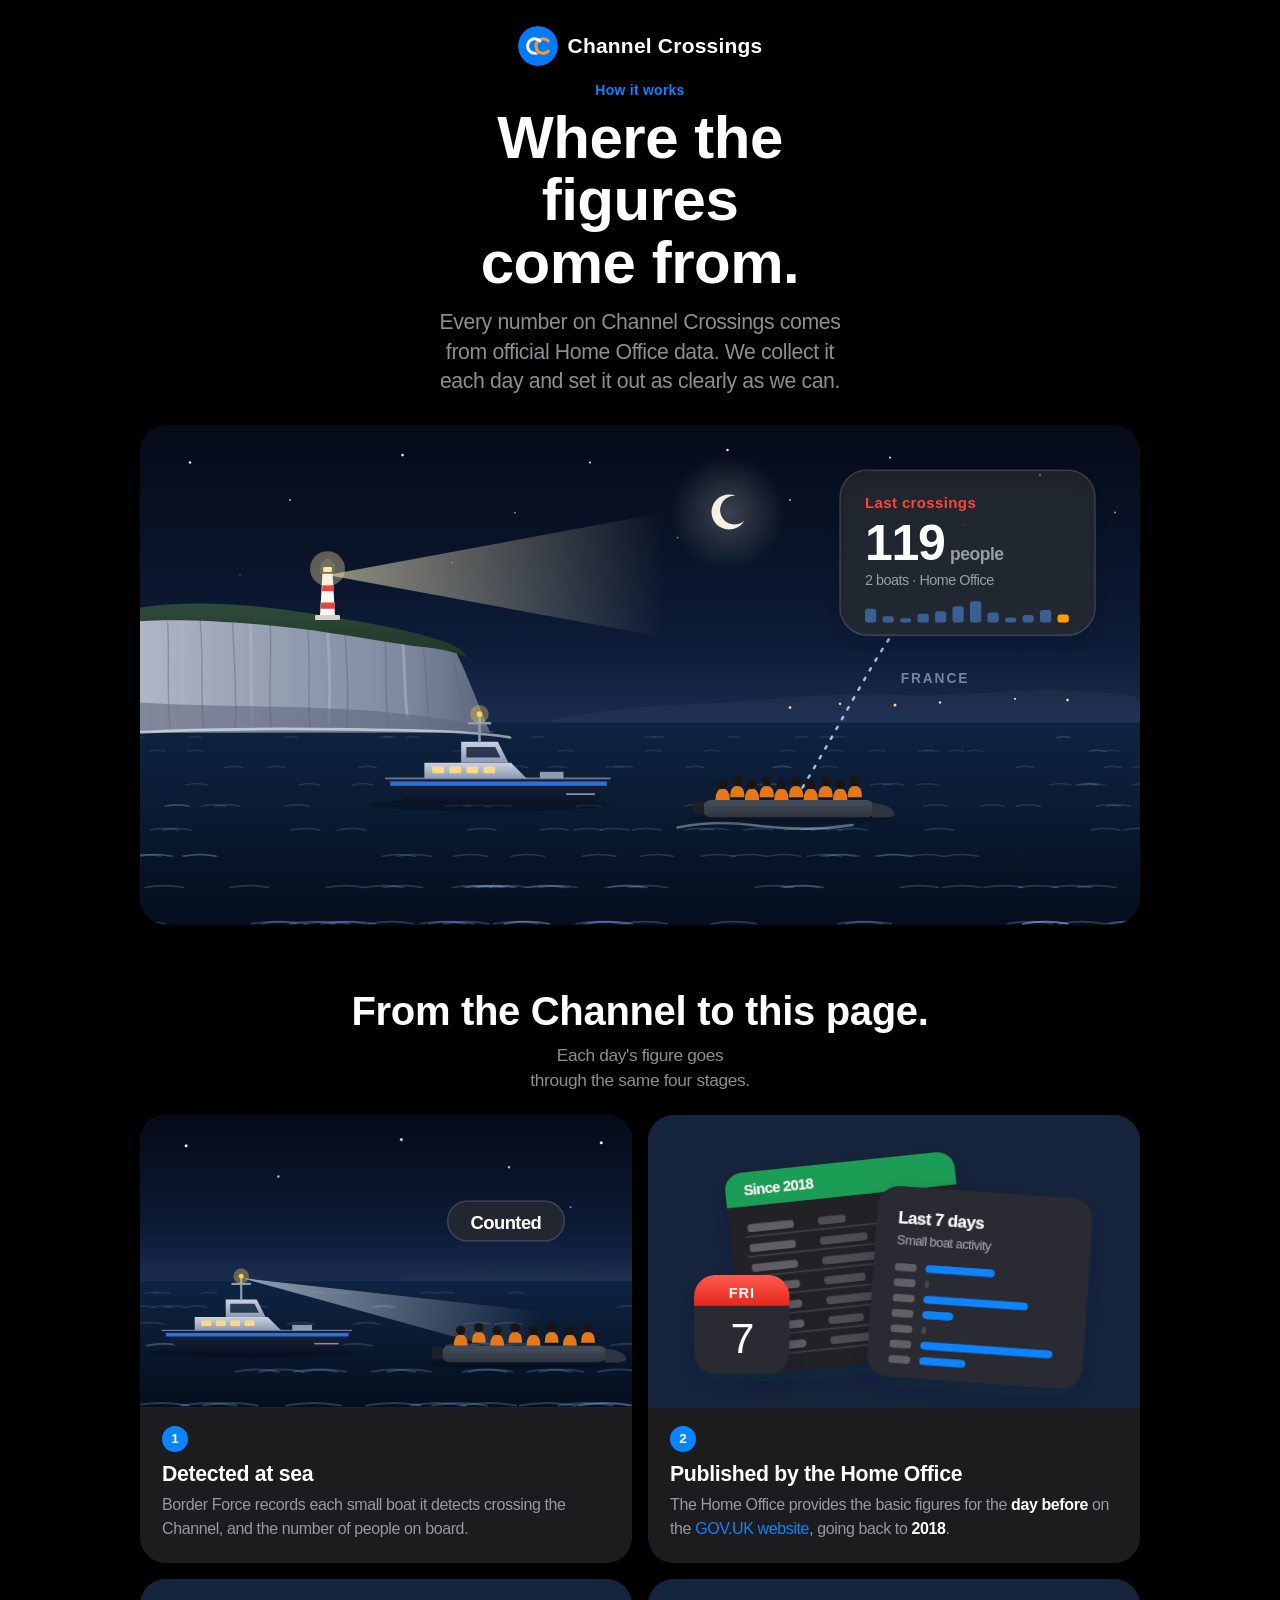
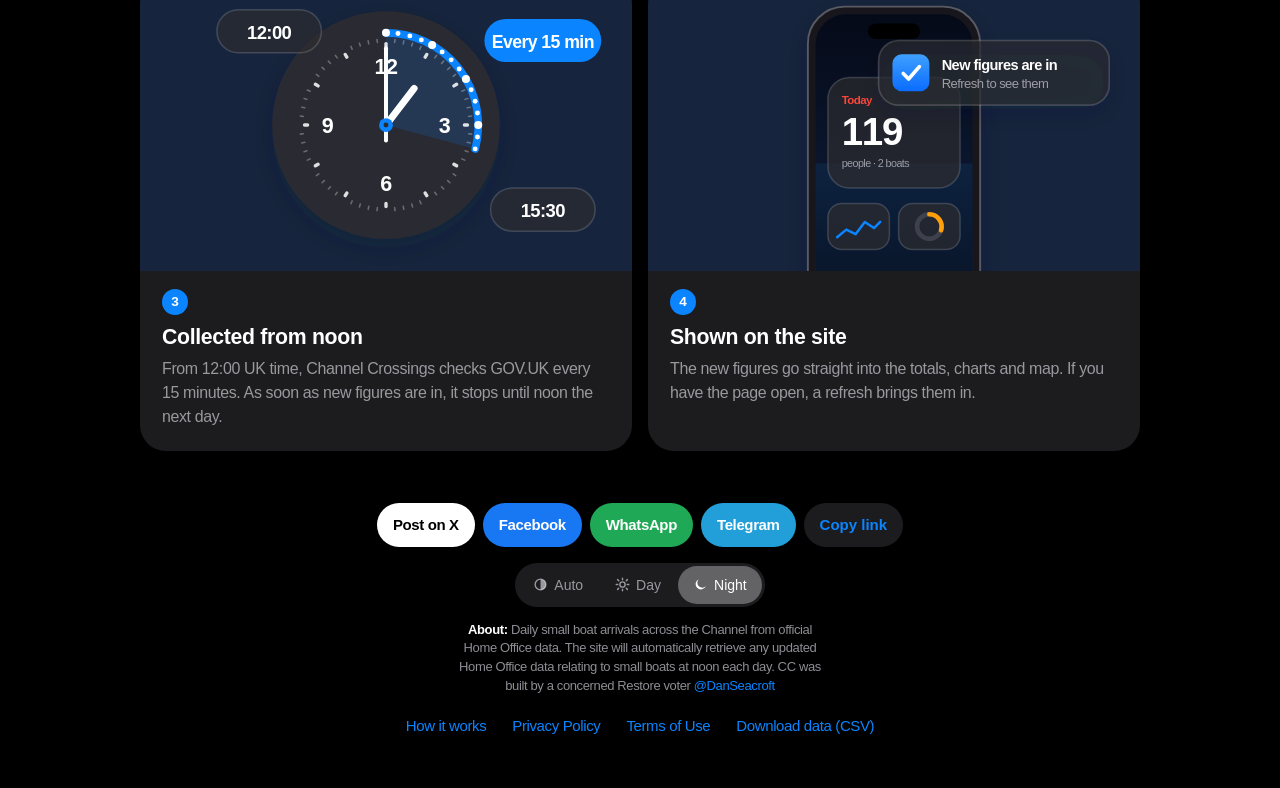
==== commit 3e8d67d2: "Flat redesign: solid surfaces in place of frosted glass Keeps the Apple look (Inter type, spacing, s" ====
--- a/how-it-works.html
+++ b/how-it-works.html
@@ -30,7 +30,7 @@
 :root{
   --bg:#F2F2F7; --card:#FFFFFF; --label:#000000; --label2:rgba(60,60,67,.74); --label3:rgba(60,60,67,.45);
   --sep:rgba(60,60,67,.22); --fill:rgba(118,118,128,.12); --blue:#007AFF; --red:#FF3B30; --orange:#FF9500; --green:#34C759; --teal:#30B0C7;
-  --shadow:0 1px 2px rgba(0,0,0,.04),0 8px 30px rgba(0,0,0,.06);
+  --shadow:none;
   --font:Inter,"Helvetica Neue",Helvetica,Arial,sans-serif;
   --a-sky1:#7FB8EC; --a-sky2:#BFDDF5; --a-sky3:#F4E6CF; --a-sun:#FFE3A1; --a-day:1; --a-night:0;
   --a-sea1:#3D86C6; --a-sea2:#1E5C97; --a-wave:rgba(255,255,255,.55); --a-glint:#FFFFFF;
@@ -46,7 +46,7 @@
     color-scheme:dark;
     --bg:#000000; --card:#1C1C1E; --label:#FFFFFF; --label2:rgba(235,235,245,.6); --label3:rgba(235,235,245,.32);
     --sep:rgba(84,84,88,.6); --fill:rgba(118,118,128,.24); --blue:#0A84FF; --red:#FF453A; --orange:#FF9F0A; --green:#30D158; --teal:#40C8E0;
-    --shadow:inset 0 0 0 .5px rgba(255,255,255,.1);
+    --shadow:none;
     --a-sky1:#050A18; --a-sky2:#0D1B36; --a-sky3:#1C2F52; --a-sun:#F4F0E0; --a-day:0; --a-night:1;
   --a-sea1:#0E2442; --a-sea2:#050E1D; --a-wave:rgba(160,200,255,.28); --a-glint:#CFE3FF;
   --a-chalk1:#AEB6C6; --a-chalk2:#7F8AA0; --a-chalk3:#5B657B; --a-grass1:#2E4A3A; --a-grass2:#203528;
@@ -61,7 +61,7 @@
   color-scheme:dark;
   --bg:#000000; --card:#1C1C1E; --label:#FFFFFF; --label2:rgba(235,235,245,.6); --label3:rgba(235,235,245,.32);
   --sep:rgba(84,84,88,.6); --fill:rgba(118,118,128,.24); --blue:#0A84FF; --red:#FF453A; --orange:#FF9F0A; --green:#30D158; --teal:#40C8E0;
-  --shadow:inset 0 0 0 .5px rgba(255,255,255,.1);
+  --shadow:none;
   --a-sky1:#050A18; --a-sky2:#0D1B36; --a-sky3:#1C2F52; --a-sun:#F4F0E0; --a-day:0; --a-night:1;
   --a-sea1:#0E2442; --a-sea2:#050E1D; --a-wave:rgba(160,200,255,.28); --a-glint:#CFE3FF;
   --a-chalk1:#AEB6C6; --a-chalk2:#7F8AA0; --a-chalk3:#5B657B; --a-grass1:#2E4A3A; --a-grass2:#203528;
@@ -102,7 +102,7 @@
 /* the four steps */
 .steps{list-style:none; margin:0; padding:0; display:grid; grid-template-columns:repeat(2,minmax(0,1fr)); gap:16px}
 .step{background:var(--card); border-radius:26px; overflow:hidden; box-shadow:var(--shadow); display:flex; flex-direction:column}
-.step .art{aspect-ratio:320/190; background:linear-gradient(180deg,var(--a-tile1),var(--a-tile2))}
+.step .art{aspect-ratio:320/190; background:var(--a-tile1)}
 .step .art svg{width:100%; height:100%}
 .step .txt{padding:18px 22px 22px}
 .step .n{display:inline-grid; place-items:center; width:26px; height:26px; border-radius:50%; background:var(--blue); color:#fff; font:700 .8rem/1 var(--font); letter-spacing:0; margin:0 0 10px}
@@ -130,11 +130,11 @@
 }
 
 /* Night: frosted boxes, the same as the homepage */
-:root[data-theme="dark"] .step{background:rgba(44,44,48,.62);-webkit-backdrop-filter:blur(20px) saturate(160%);backdrop-filter:blur(20px) saturate(160%)}
-@media (prefers-color-scheme:dark){:root:not([data-theme="light"]) .step{background:rgba(44,44,48,.62);-webkit-backdrop-filter:blur(20px) saturate(160%);backdrop-filter:blur(20px) saturate(160%)}}
+:root[data-theme="dark"] .step{background:#1C1C1E;}
+@media (prefers-color-scheme:dark){:root:not([data-theme="light"]) .step{background:#1C1C1E;}}
 /* shared header and footer, same as the homepage */
 .cc-brand{display:flex; align-items:center; justify-content:center; gap:10px; align-self:center; justify-self:center; width:max-content; margin:0 auto 14px; min-height:44px; text-decoration:none; color:var(--label)}
-.cc-brand svg{width:40px; height:40px; flex:none; border-radius:50%; box-shadow:0 2px 10px rgba(0,0,0,.18); transition:transform .2s ease}
+.cc-brand svg{width:40px; height:40px; flex:none; border-radius:50%; transition:transform .2s ease}
 .cc-brand span{font:700 21px/1.1 var(--font); letter-spacing:.01em}
 .cc-brand:focus-visible{outline:2px solid var(--blue); outline-offset:3px; border-radius:22px}
 @media (hover:hover){.cc-brand:hover svg{transform:scale(1.06)}}
@@ -160,7 +160,7 @@
 .ft-theme{display:inline-flex;gap:2px;padding:3px;margin:2px 0 6px;border-radius:999px;background:var(--fill,rgba(118,118,128,.12))}
 .ft-theme button{appearance:none;border:0;background:none;color:var(--label2);display:inline-flex;align-items:center;gap:6px;min-height:38px;padding:0 15px;border-radius:999px;font:500 14px/1 var(--font);letter-spacing:0;cursor:pointer;touch-action:manipulation;transition:background-color .2s ease,color .2s ease}
 .ft-theme svg{width:15px;height:15px;flex:none}
-.ft-theme button[aria-pressed="true"]{background:#fff;color:#000;box-shadow:0 1px 3px rgba(0,0,0,.12),0 0 0 .5px rgba(0,0,0,.04)}
+.ft-theme button[aria-pressed="true"]{background:#fff;color:#000;box-shadow:0 0 0 .5px rgba(60,60,67,.18)}
 :root[data-theme="dark"] .ft-theme button[aria-pressed="true"]{background:#636366;color:#fff;box-shadow:none}
 @media (prefers-color-scheme:dark){:root:not([data-theme="light"]) .ft-theme button[aria-pressed="true"]{background:#636366;color:#fff;box-shadow:none}}
 @media (hover:hover){.ft-theme button[aria-pressed="false"]:hover{color:var(--label)}}
